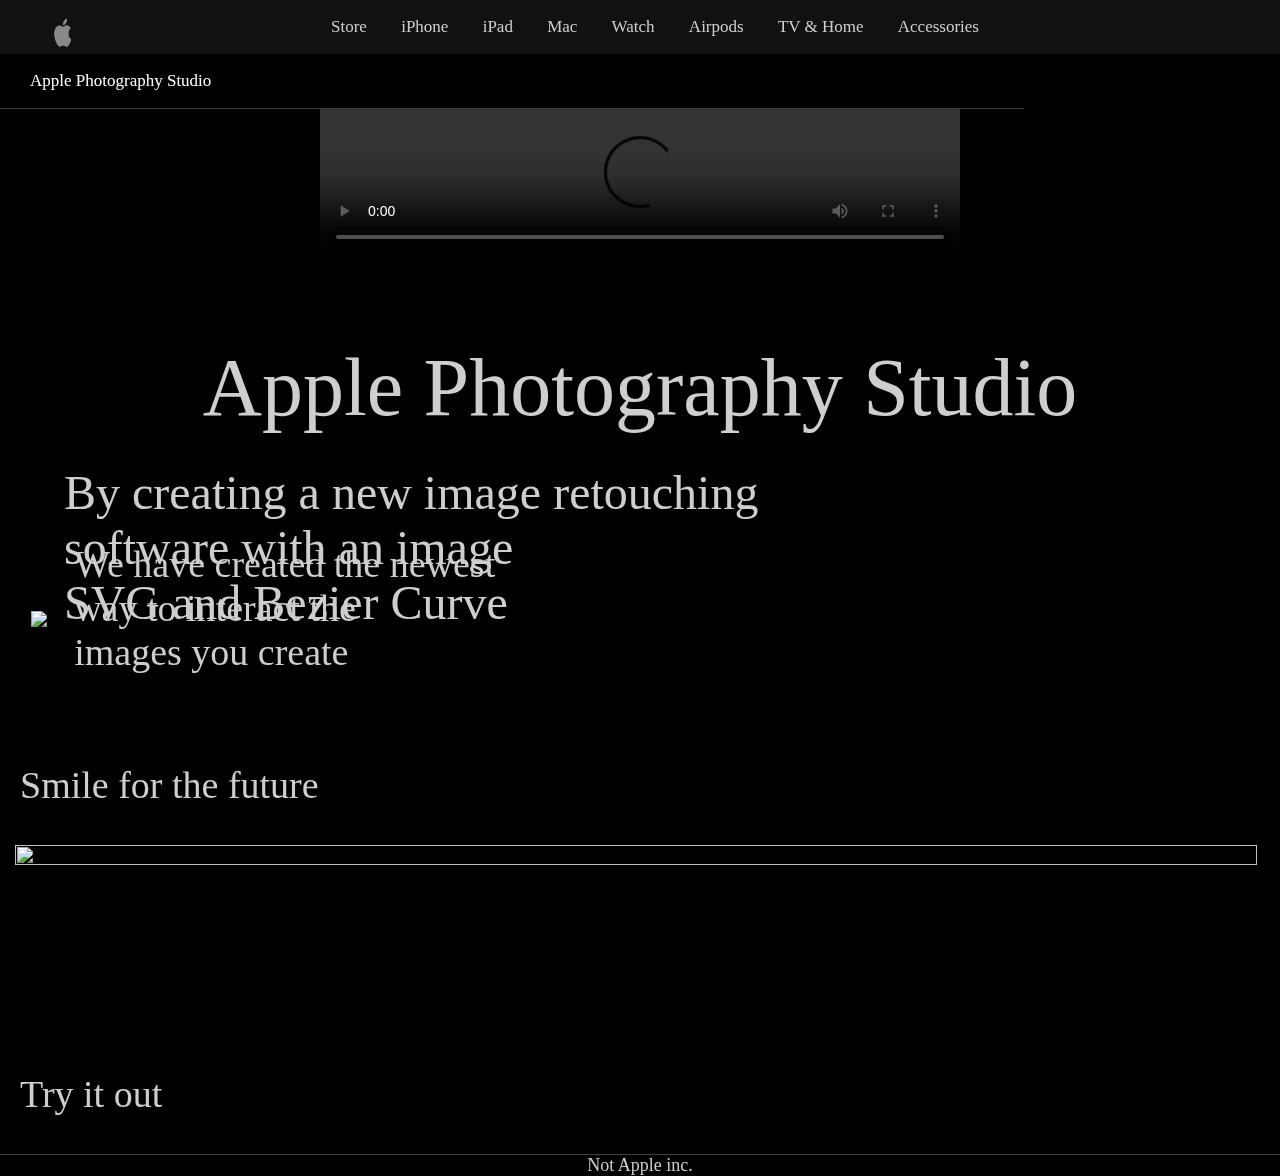
==== index.html @ 442769b6 "Add files via upload" ====
<!DOCTYPE html>
<html>
<head>
	<meta charset="utf-8">
	<meta name="viewport" content="width=device-width, initial-scale=1">
	<title>Apple</title>
	<link rel="icon" type="image/x-icon" href="img/favicon5.ico">
	<link rel="stylesheet" href="css/style.css">
	<link rel="stylesheet" href="https://cdnjs.cloudflare.com/ajax/libs/animate.css/4.1.1/animate.min.css" integrity="sha512-c42qTSw/wPZ3/5LBzD+Bw5f7bSF2oxou6wEb+I/lqeaKV5FDIfMvvRp772y4jcJLKuGUOpbJMdg/BTl50fJYAw==" crossorigin="anonymous" referrerpolicy="no-referrer" />
</head>
<body>
  <div id="Head">
  		<div id="menua">
        <img id="logo" src="img/jabuka.png">
        <ul>
          <li><a>Store</a></li>
          <li><a>iPhone</a></li>          
          <li><a>iPad</a></li>
          <li><a>Mac</a></li>
          <li><a>Watch</a></li>
          <li><a>Airpods</a></li>
          <li><a>TV & Home</a></li>
          <li><a>Accessories</a></li>
        </ul>
      </div>
  		<div id="menub">
        <ul>
          <li>Apple Photography Studio</li>
        </ul>
        <ul>
          <li></li>
        </ul>
      </div>
    </div>
  </div>
  <div id="BodyA">
  	<video id="iPhone14Pro" autoplay controls>
  		<source src="img/vid2.0.mp4" type="video/mp4" width="50%" heigth="50%">
  	</video>
  	<script>
  		var video = document.getElementById("iPhone14Pro");
      video.onplay = function() {
      video.controls = false; 
       };
  	</script>
  	<p id="lla">Apple Photography Studio</p>
  	<div id="frame1">
  		<p></p>
  	</div>
  	<br>
  	<br>
  	<div id="parBody">
  		<div class="childparBody" style="padding-left:20px;"><img src="img/BodyiPhone.jpg" style="padding-left: 10px;"></div>
  	   <div class="childparBody" style="transform: translate(5%, -10%); font-size: 38px; font-weight: 500;">We have created the newest<br> 
  	   	way to interact the<br>
        images you create
  	   </div>
  </div>
  <br>
  <br>
  <p class="outerText">Smile for the future</p>
  <div id="selfieBody">
  	  <div class="pSelfiePic"><img src="img/SelfieFuture.jpg" style="width: 98.5%; height: 90%; padding-left:15px;">
  	  	<div class="cSelfieText">
  	  		By creating a new image retouching<br>
  	  		software with an image<br>
  	  		SVG and Bezier Curve
  	  </div>
  	</div>
    </div>
    <p class="outerText">Try it out</p>
  	</div>
  <div id="Foot">
  	Not Apple inc. 
  </div>
</body>
</html>
---- css/style.css ----
@-webkit-keyframes fade-in-bottom {
  0% {
    -webkit-transform: translateY(50px);
            transform: translateY(50px);
    opacity: 0;
  }
  100% {
    -webkit-transform: translateY(0);
            transform: translateY(0);
    opacity: 1;
  }
}
@keyframes fade-in-bottom {
  0% {
    -webkit-transform: translateY(50px);
            transform: translateY(50px);
    opacity: 0;
  }
  100% {
    -webkit-transform: translateY(0);
            transform: translateY(0);
    opacity: 1;
  }
}
@-webkit-keyframes tracking-in-expand-fwd {
  0% {
    letter-spacing: -0.5em;
    -webkit-transform: translateZ(-700px);
            transform: translateZ(-700px);
    opacity: 0;
  }
  40% {
    opacity: 0.6;
  }
  100% {
    -webkit-transform: translateZ(0);
            transform: translateZ(0);
    opacity: 1;
  }
}
@keyframes tracking-in-expand-fwd {
  0% {
    letter-spacing: -0.5em;
    -webkit-transform: translateZ(-700px);
            transform: translateZ(-700px);
    opacity: 0;
  }
  40% {
    opacity: 0.6;
  }
  100% {
    -webkit-transform: translateZ(0);
            transform: translateZ(0);
    opacity: 1;
  }
}

html{

}
body{
	margin: 0;
	padding: 0;
	background-color: black;
	width: 100%;
	height: 250%;
	color:#CECECE;
	overflow-y: scroll;
	font-family: "SF Pro";
	overflow-x: hidden;
}
#Head{
	height: 7%;
	width: 100%;
	font-weight: 400;
	font-family:"SF Pro Text";
}
#menua{
	height: 30%;
	width: 100%;
	background-color: #111112;
}
#menua, ul{
	left: 65px;
}
#menua, ul,li{
	display: inline-block;
	list-style-type: none;
	padding-right: 15px;
	padding-left: 15px;
	text-align: center;
}
#menua, ul,li,a{
	text-decoration: none;
	color:#CECECE;
	font-size: 12px;
	font-style: normal;
}
#menua, ul,li,a:hover{
	color: white;
}
#logo{
	display: inline-block;
 	position: absolute;
 	left: 50px;
	padding-top: 15px;
	width: 2%;
	height: 4%;
}
#menub{
	height: 70%;
	width: 80%;
	display: block;
	border-bottom: 1px solid #3D3D3D;
	backdrop-filter: saturate(180%) blur(20px);
}
#menub, ul{
	
}
#menub, ul,li{
	display: inline-block;
	list-style-type: none;
}
#menub, ul,li,a{
	text-decoration: none;
	color:#CECECE;
	font-size: 17px;
	font-weight: 400;
}
#menub, ul,li,a:hover{
	color: white;
}
#BodyA{
	height: 85%;
	width: 100%;
}
#iPhone14Pro{
	-webkit-animation: fade-in-bottom 1s ease-in both;
	        animation: fade-in-bottom 1s ease-in both;
   width:50%;
   height:50%;
   margin-left: auto;
   margin-right: auto;
   display: block;
}
#iPhone14napis{
	-webkit-animation: fade-in-bottom 1s ease-in 1s both;
	        animation: fade-in-bottom 1s ease-in 1s both;
   width:20%;
   height:20%;
   margin-left: auto;
   margin-right: auto;
   display: block;
}
.outerText{
	-webkit-animation: fade-in-bottom 1s ease-in 2s both;
	        animation: fade-in-bottom 1s ease-in 2s both;
	 font-weight: 500;
	font-size: 38px; 
	margin-left: 20px;
}
#lla{
	-webkit-animation: fade-in-bottom 1s ease-in 1s both;
	        animation: fade-in-bottom 1s ease-in 1s both;
	text-align: center;
	font-weight: 500;
	font-size: 82px;
}
#frame1{
	-webkit-animation: fade-in-bottom 1s ease-in 2s both;
	        animation: fade-in-bottom 1s ease-in 2s both;
}
#parBody{
	-webkit-animation: fade-in-bottom 1s ease-in 2s both;
	      animation: fade-in-bottom 1s ease-in 2s both;
	margin: 1px;
  padding: 2px px;
}
.childparBody{
	display: inline-block;
  padding: 1px 1px;
  vertical-align: middle;
}
#selfieBody{
	-webkit-animation: fade-in-bottom 1s ease-in 3s both;
	      animation: fade-in-bottom 1s ease-in 3s both;
	
}
.pSelfiePic{
    
}
.cSelfieText{
	transform: translate(5%, -245%);
	font-size: 48px;
	font-weight: 500;
}
#Foot{
	height: 5%;
	width: 100%;
	font-size: 18px;
	font-weight: normal;
  text-align: center;
	border-top: 1px solid #3e3e3e;
}
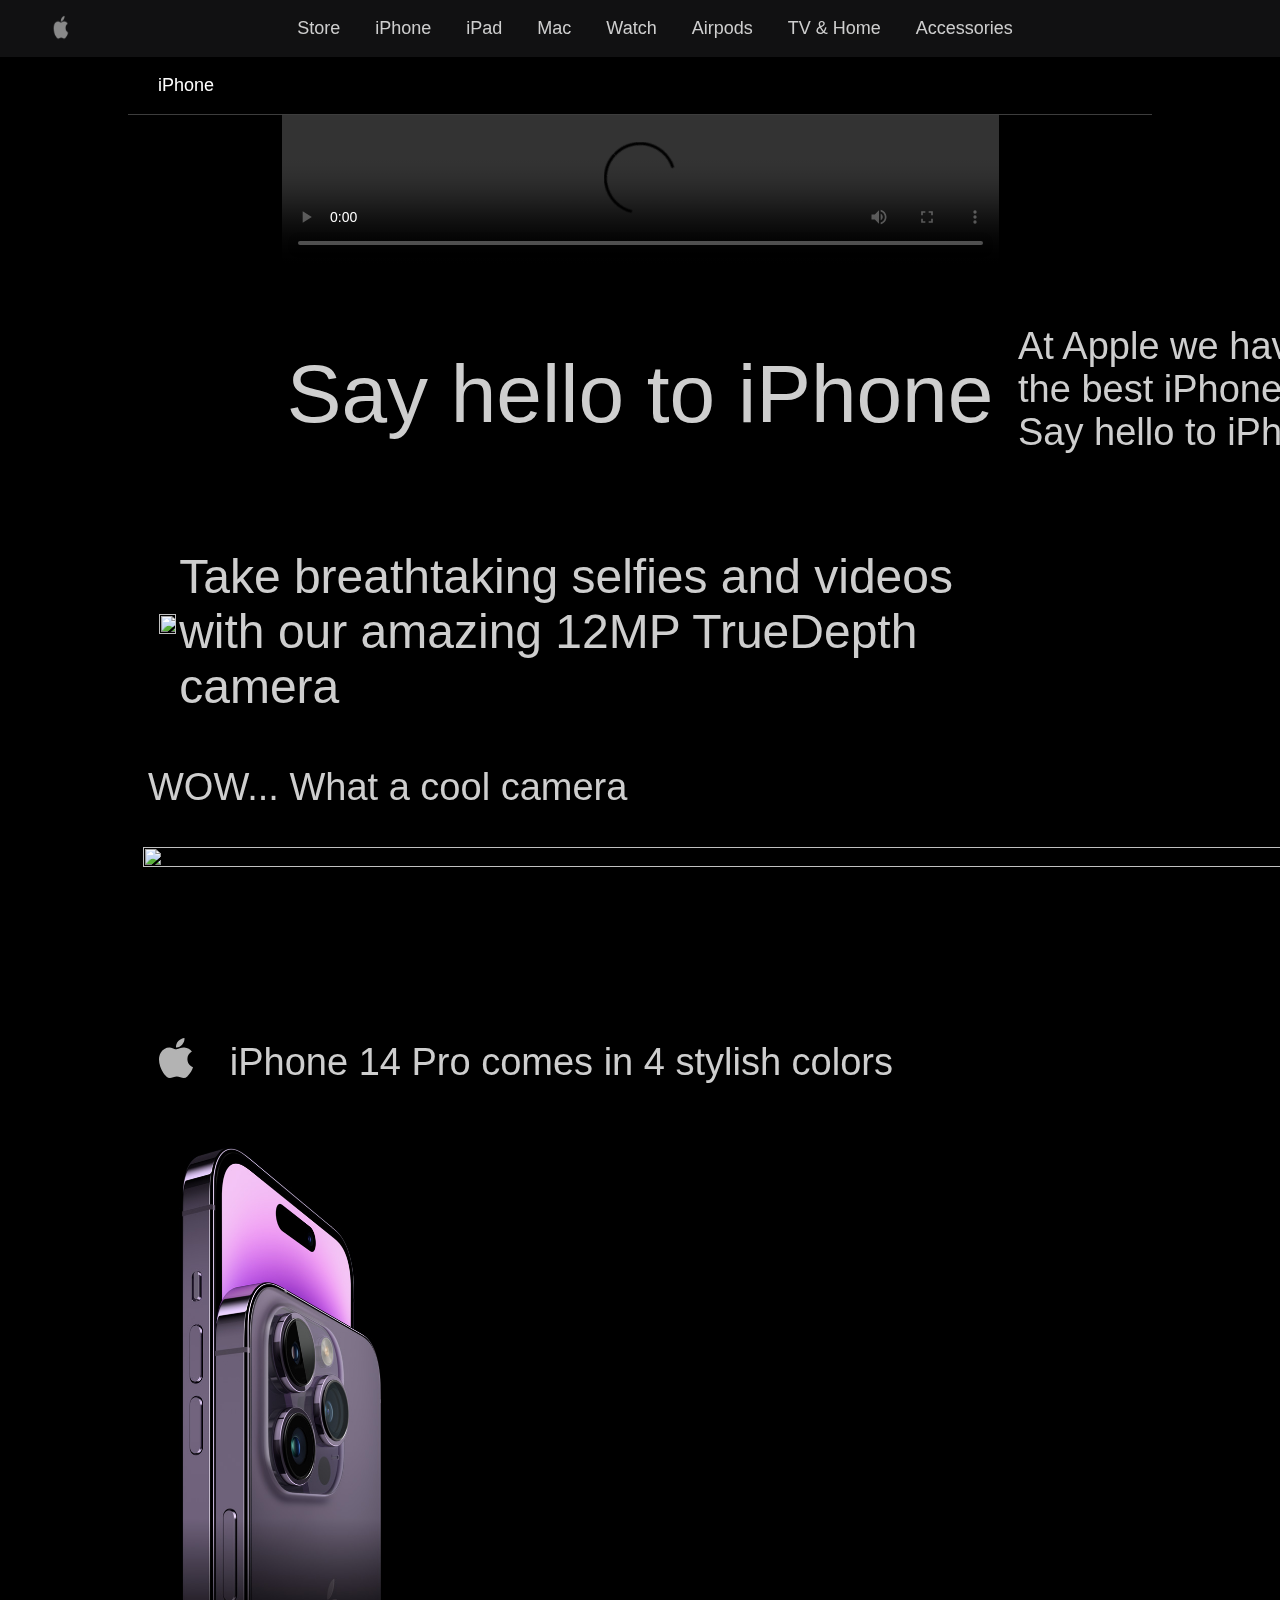
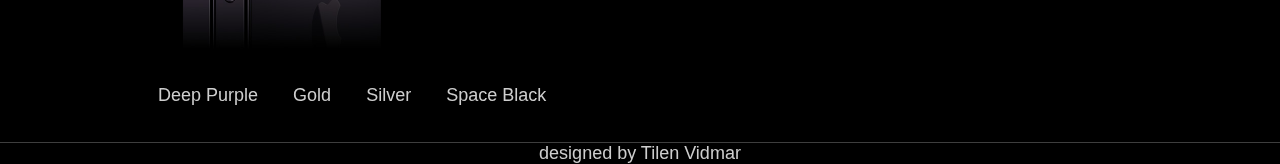
==== commit 60e88dca: "Add files via upload" ====
--- a/index.html
+++ b/index.html
@@ -13,26 +13,26 @@
   		<div id="menua">
         <img id="logo" src="img/jabuka.png">
         <ul>
-          <li><a>Store</a></li>
-          <li><a>iPhone</a></li>          
-          <li><a>iPad</a></li>
-          <li><a>Mac</a></li>
-          <li><a>Watch</a></li>
-          <li><a>Airpods</a></li>
-          <li><a>TV & Home</a></li>
-          <li><a>Accessories</a></li>
+          <li><a href="https://www.apple.com/store" target="_blank">Store</a></li>
+          <li><a href="https://www.apple.com/iphone/" target="_blank">iPhone</a></li>          
+          <li><a href="https://www.apple.com/ipad/" target="_blank">iPad</a></li>
+          <li><a href="https://www.apple.com/mac/" target="_blank">Mac</a></li>
+          <li><a href="https://www.apple.com/watch/" target="_blank">Watch</a></li>
+          <li><a href="https://www.apple.com/airpods/" target="_blank">Airpods</a></li>
+          <li><a href="https://www.apple.com/tv-home/" target="_blank">TV & Home</a></li>
+          <li><a href="https://www.apple.com/shop/accessories/all" target="_blank">Accessories</a></li>
         </ul>
       </div>
+    </div>
+      <div class="wrappedContent">
   		<div id="menub">
         <ul>
-          <li>Apple Photography Studio</li>
+          <li>iPhone</li>
         </ul>
         <ul>
           <li></li>
         </ul>
       </div>
-    </div>
-  </div>
   <div id="BodyA">
   	<video id="iPhone14Pro" autoplay controls>
   		<source src="img/vid2.0.mp4" type="video/mp4" width="50%" heigth="50%">
@@ -43,35 +43,80 @@
       video.controls = false; 
        };
   	</script>
-  	<p id="lla">Apple Photography Studio</p>
+  	<p id="lla">Say hello to iPhone</p>
   	<div id="frame1">
   		<p></p>
   	</div>
   	<br>
   	<br>
   	<div id="parBody">
-  		<div class="childparBody" style="padding-left:20px;"><img src="img/BodyiPhone.jpg" style="padding-left: 10px;"></div>
-  	   <div class="childparBody" style="transform: translate(5%, -10%); font-size: 38px; font-weight: 500;">We have created the newest<br> 
-  	   	way to interact the<br>
-        images you create
+  		<div class="childparBody" style="padding-left:20px;"><img src="img/BodyiPhone.jpg" style="padding-left: 10px; width:75%;
+   height:75%;"></div>
+  	   <div class="childparBody" style="transform: translate(180%, -180%); font-size: 38px; font-weight: 500;">At Apple we have made<br> 
+  	   	the best iPhone yet.<br>
+        Say hello to iPhone 14 Pro! 
   	   </div>
   </div>
   <br>
   <br>
-  <p class="outerText">Smile for the future</p>
+  <p class="outerText">WOW... What a cool camera</p>
   <div id="selfieBody">
-  	  <div class="pSelfiePic"><img src="img/SelfieFuture.jpg" style="width: 98.5%; height: 90%; padding-left:15px;">
+  	  <div class="pSelfiePic"><img src="img/SelfieFuture.jpg" style="width: 175%; height: 90%; padding-left:15px;">
   	  	<div class="cSelfieText">
-  	  		By creating a new image retouching<br>
-  	  		software with an image<br>
-  	  		SVG and Bezier Curve
+  	  		Take breathtaking selfies and videos<br>
+  	  		with our amazing 12MP TrueDepth<br>
+  	  		camera
   	  </div>
   	</div>
     </div>
-    <p class="outerText">Try it out</p>
+	<div id="parBody">
+  		<div class="childparBody" style="padding-left:20px;"><img src="img/logotip.svg" style="padding-left: 10px; width:4%; height:4%;"></div>
+  	   <div class="childparBody" style="transform: translate(15%, -95%); font-size: 38px; font-weight: 500;">iPhone 14 Pro comes in 4 stylish colors<br> 
+  	   </div>
+  </div>
+  <br>
+	<div id="ColorsOfPhones">
+		<img id="imageShow" src="img/CdeepPurple.jpg">
+			<div id="PhoneSelect">
+			<ul>
+				<li id="Purple" onclick="show()"><a>Deep Purple</a></li>
+				<li id="Gold" onclick="show()"><a>Gold</a></li>
+				<li id="Silver" onclick="show()"><a>Silver</a></li>
+				<li id="Black" onclick="show()"><a>Space Black</a></li>
+			</ul></div>
+		<script>
+        function show() {
+ 			p.src="img/CdeepPurple.png";
+			let p=getElementById('Purple');
+			g.src="img/Cgold.png";
+			let g=getElementById('Gold');
+			s.src="img/Csilver.png";
+			let s=getElementById('Silver');
+			b.src="img/CspaceBlack.png";
+			let b=getElementById('Black');
+            
+            document.getElementById('imageShow')
+                    .style.display = "block";
+ 
+            document.getElementById('Purple')
+                    p.style.display = "block";
+
+			document.getElementById('Gold')
+                    g.style.display = "block";
+
+			document.getElementById('Silver')
+                    s.style.display = "block";
+
+			document.getElementById('Black')
+                    b.style.display = "block";
+        }
+    </script>
+		</div>
+	</div>
+	<br>
   	</div>
   <div id="Foot">
-  	Not Apple inc. 
+  	designed by Tilen Vidmar 
   </div>
 </body>
 </html>--- a/css/style.css
+++ b/css/style.css
@@ -56,7 +56,8 @@
 }
 
 html{
-
+	font-family: "SF Pro",Helvetica;
+	font-weight: 500;
 }
 body{
 	margin: 0;
@@ -66,17 +67,16 @@
 	height: 250%;
 	color:#CECECE;
 	overflow-y: scroll;
-	font-family: "SF Pro";
+	
 	overflow-x: hidden;
 }
 #Head{
 	height: 7%;
 	width: 100%;
 	font-weight: 400;
-	font-family:"SF Pro Text";
 }
 #menua{
-	height: 30%;
+	height: 20%;
 	width: 100%;
 	background-color: #111112;
 }
@@ -89,12 +89,12 @@
 	padding-right: 15px;
 	padding-left: 15px;
 	text-align: center;
+	font-size: 8px;
+	font-style: normal;
 }
 #menua, ul,li,a{
 	text-decoration: none;
 	color:#CECECE;
-	font-size: 12px;
-	font-style: normal;
 }
 #menua, ul,li,a:hover{
 	color: white;
@@ -103,14 +103,19 @@
 	display: inline-block;
  	position: absolute;
  	left: 50px;
-	padding-top: 15px;
-	width: 2%;
-	height: 4%;
+	padding-top: 12.5px;
+	width: 1.75%;
+	height: 3.25%;
+}
+.wrappedContent{
+	margin: 0 auto;
+	width: 80%;
 }
 #menub{
 	height: 70%;
-	width: 80%;
+	width: 100%;
 	display: block;
+	position: sticky;
 	border-bottom: 1px solid #3D3D3D;
 	backdrop-filter: saturate(180%) blur(20px);
 }
@@ -124,7 +129,7 @@
 #menub, ul,li,a{
 	text-decoration: none;
 	color:#CECECE;
-	font-size: 17px;
+	font-size: 18px;
 	font-weight: 400;
 }
 #menub, ul,li,a:hover{
@@ -137,8 +142,8 @@
 #iPhone14Pro{
 	-webkit-animation: fade-in-bottom 1s ease-in both;
 	        animation: fade-in-bottom 1s ease-in both;
-   width:50%;
-   height:50%;
+   width:70%;
+   height:70%;
    margin-left: auto;
    margin-right: auto;
    display: block;
@@ -190,10 +195,36 @@
     
 }
 .cSelfieText{
-	transform: translate(5%, -245%);
+	transform: translate(5%, -195%);
 	font-size: 48px;
 	font-weight: 500;
 }
+#imageShow{
+	padding-left:5%;
+	width:20%;
+	height:20%;
+}
+/*#PhoneSelect{
+
+}
+#PhoneSelect, ul{
+	right: 10;
+}
+#PhoneSelect, ul,li{
+	list-style-type: none;
+	display:block;
+	text-align:left;
+	font-size: 18px;
+	font-style: normal;
+	padding: 15px;
+}
+#PhoneSelect, ul,li,a{
+	text-decoration: none;
+	color:#CECECE;
+}
+#PhoneSelect, ul,li,a:hover{
+	color: white;
+}*/
 #Foot{
 	height: 5%;
 	width: 100%;
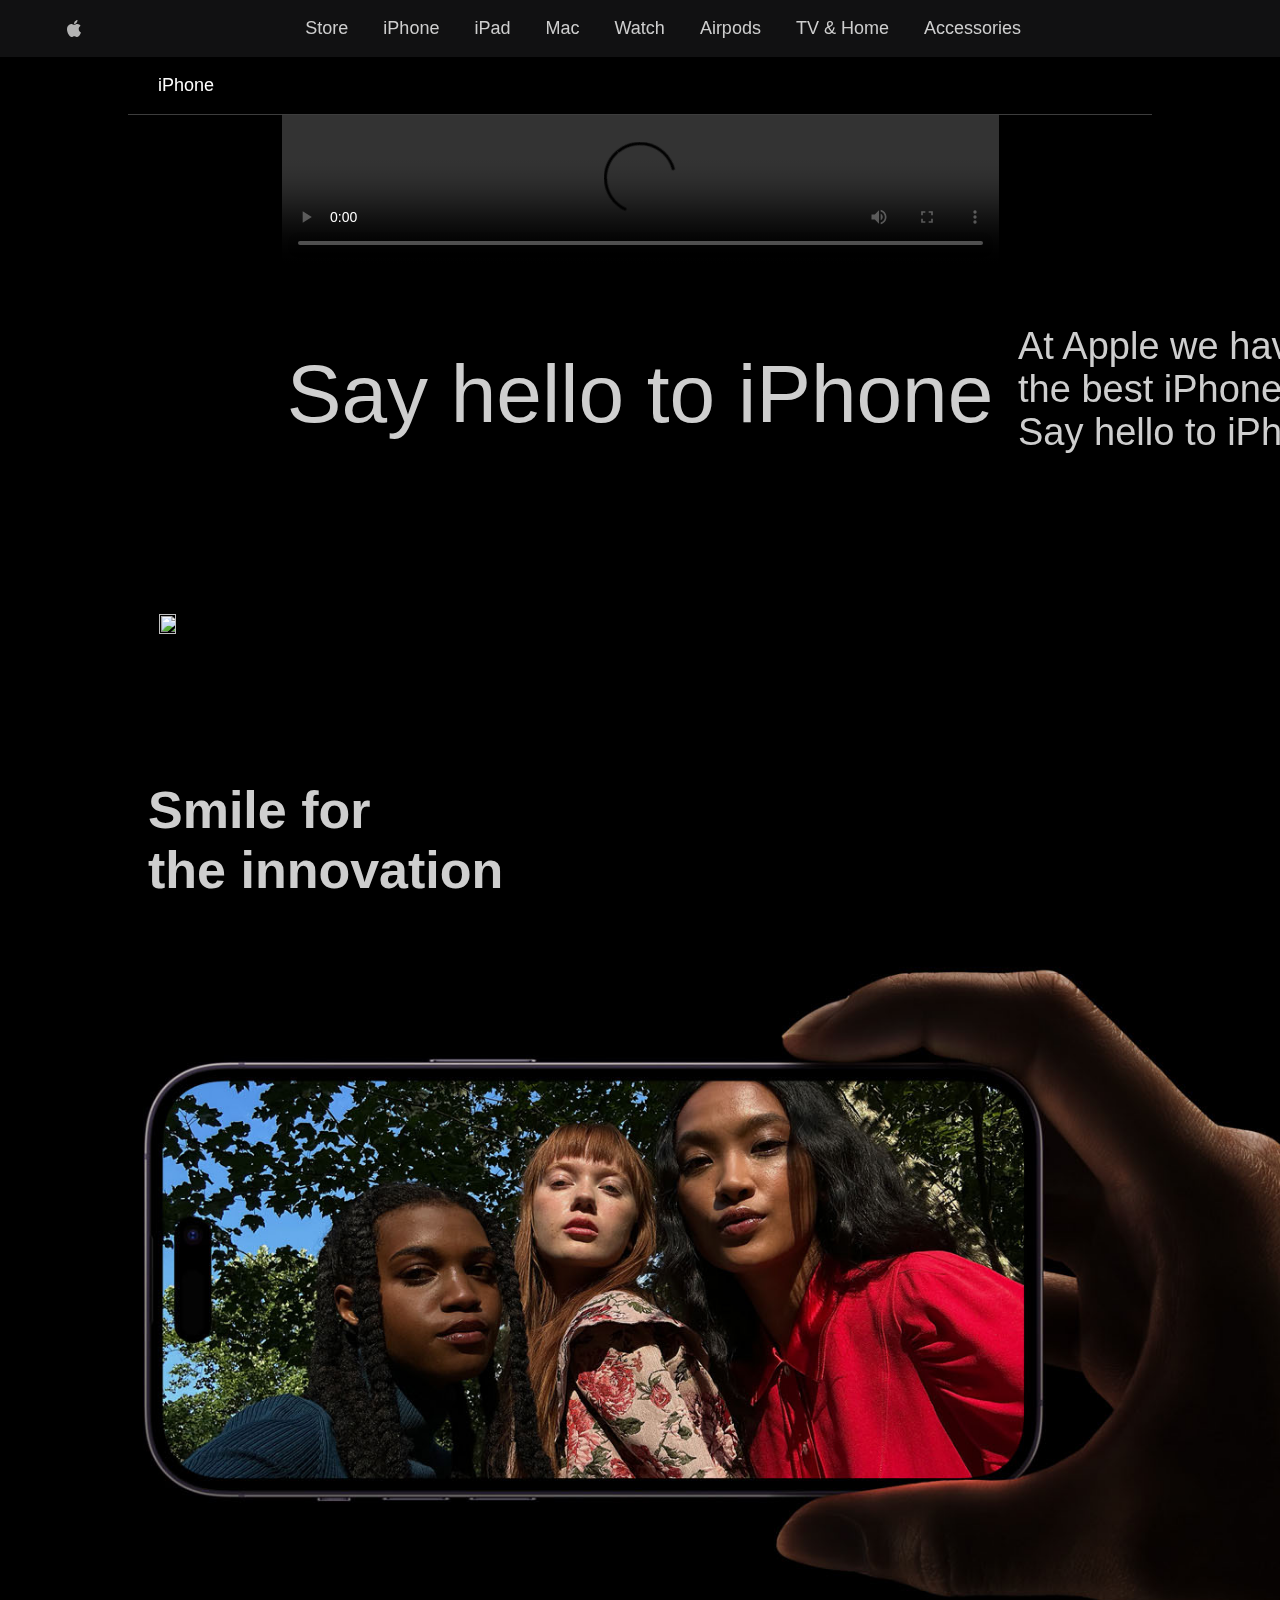
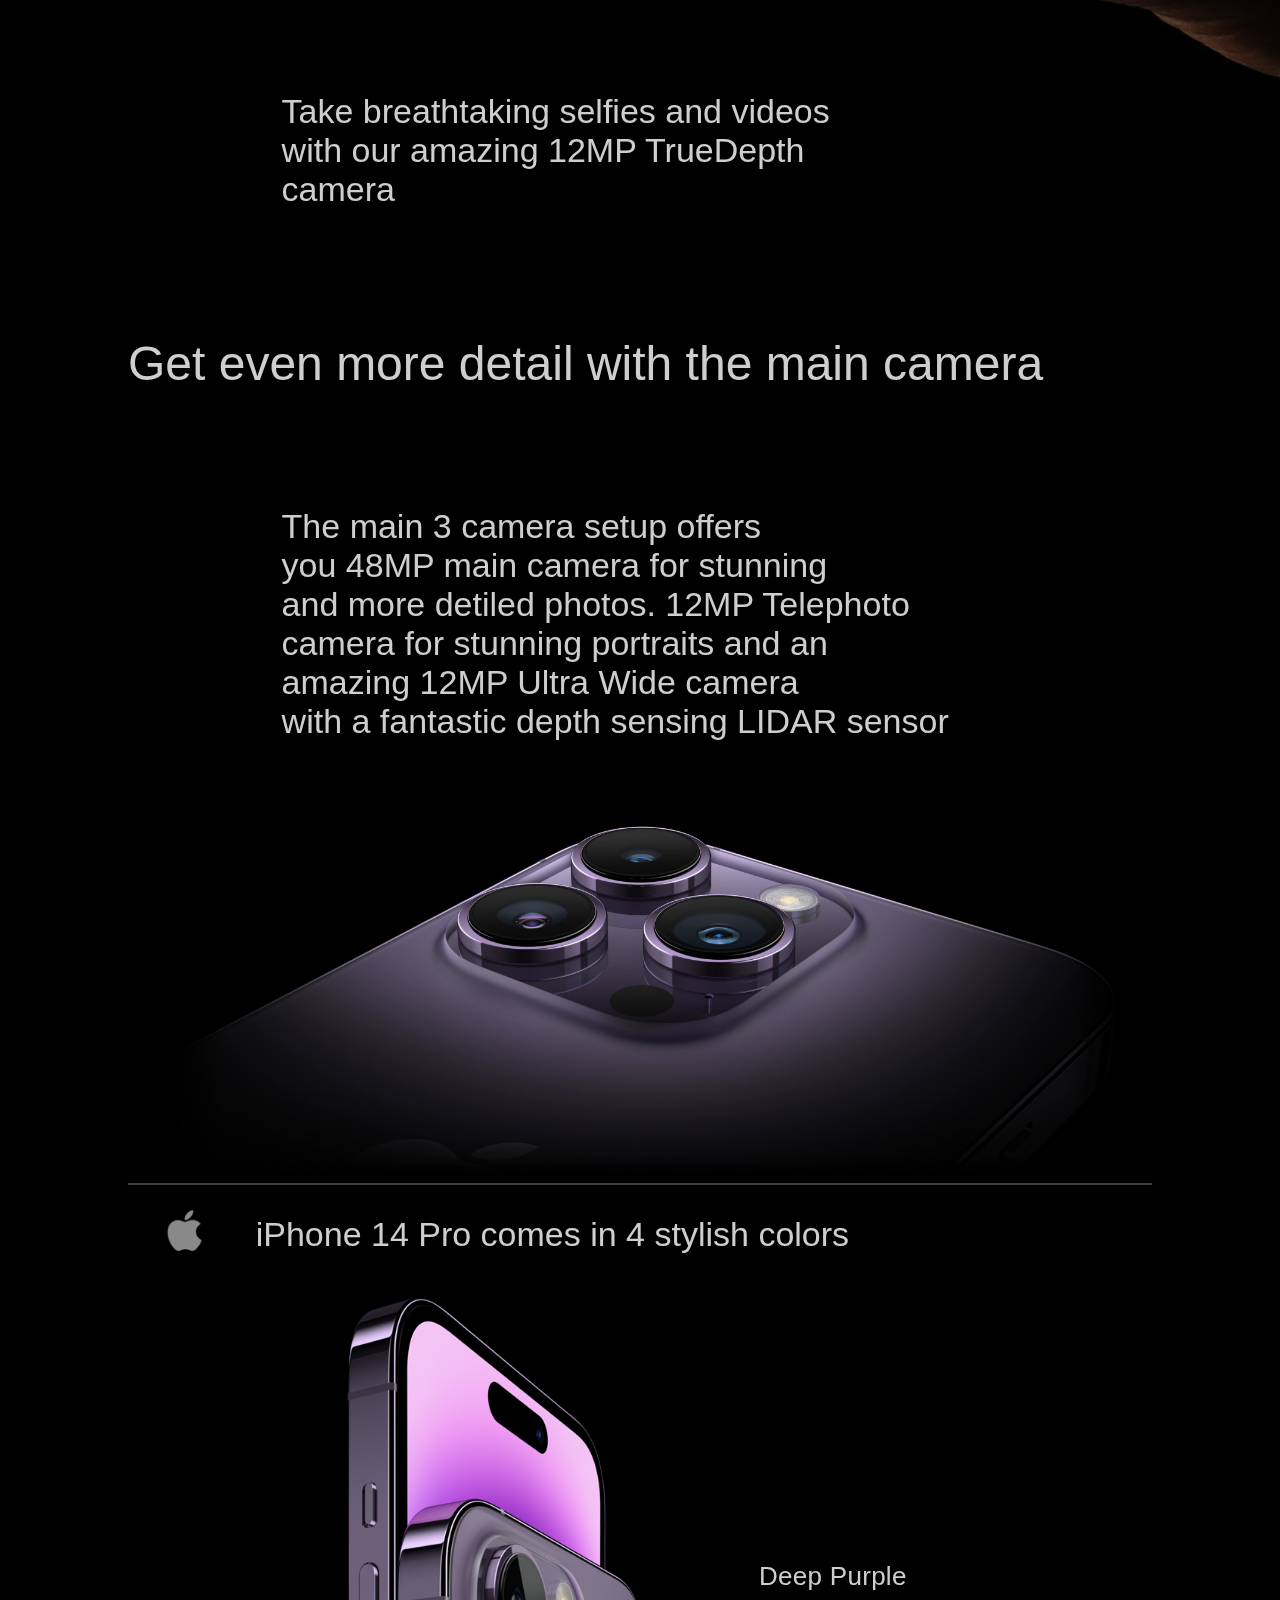
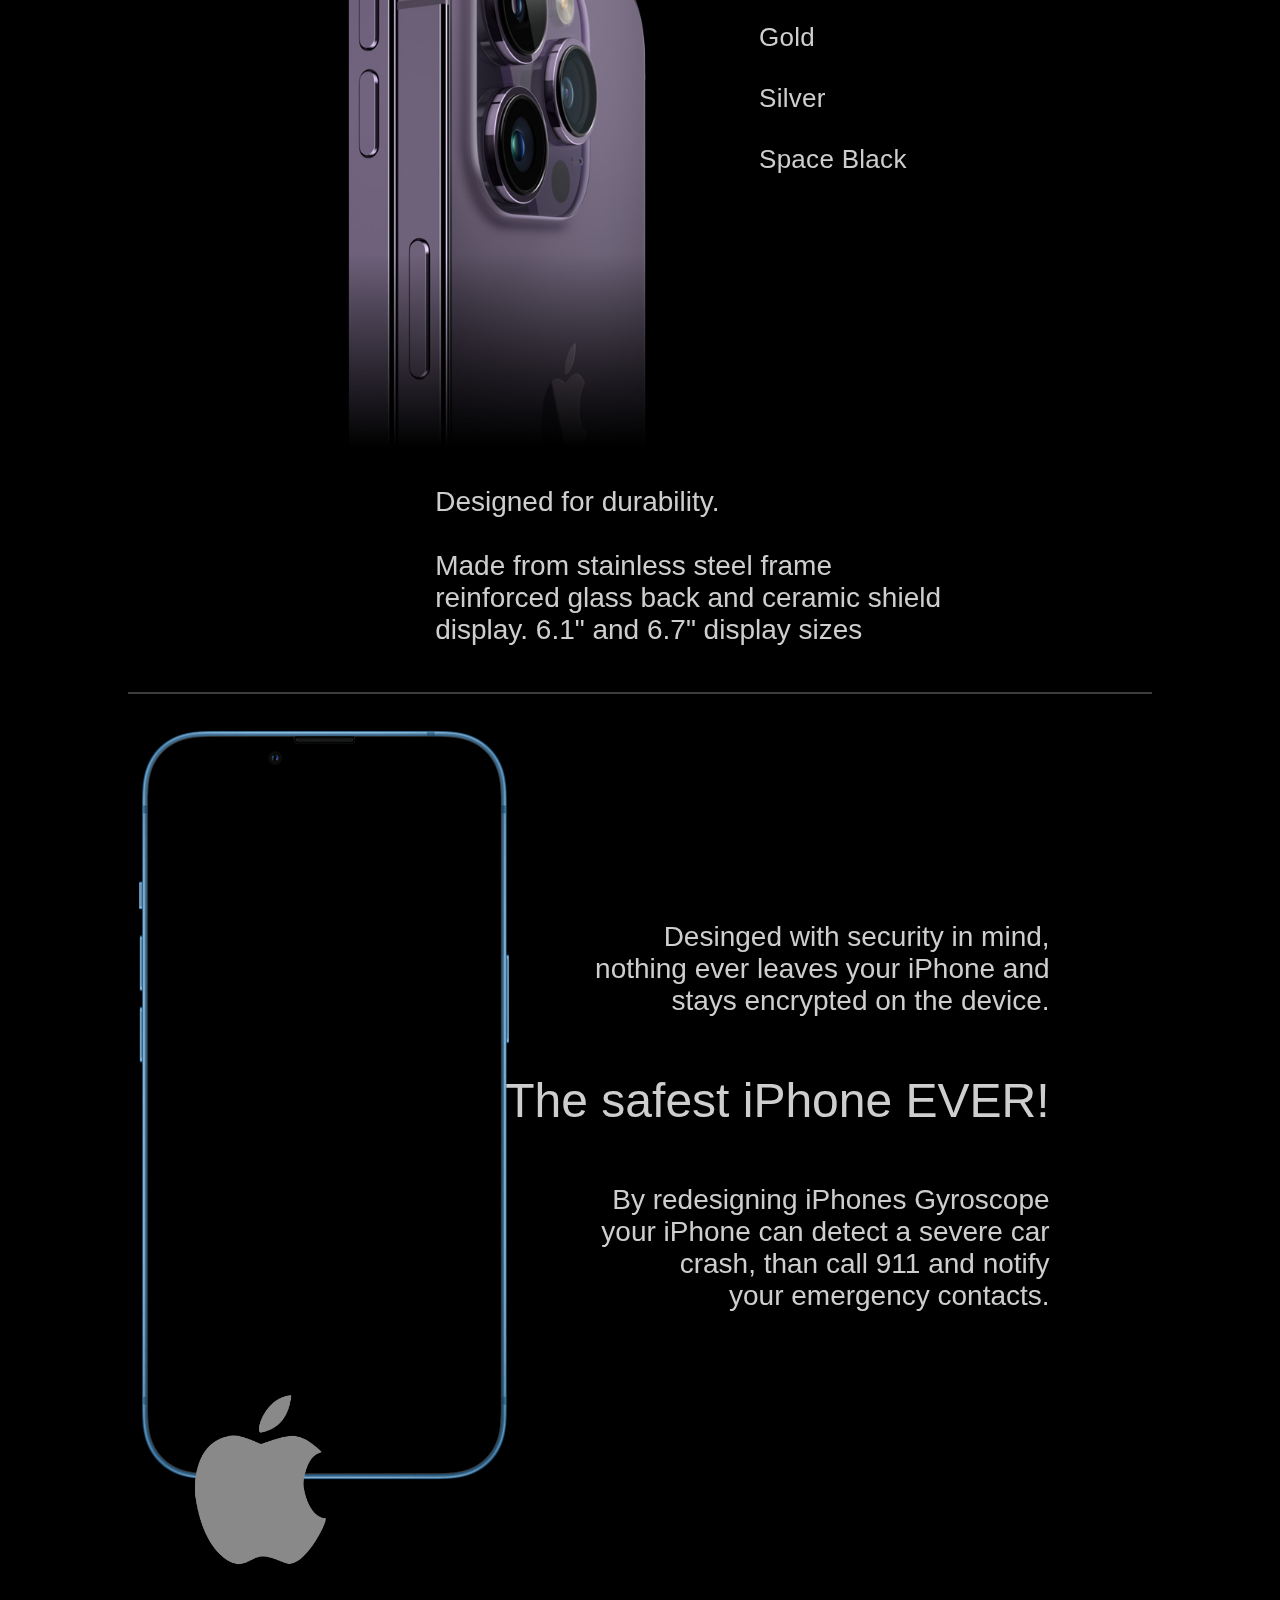
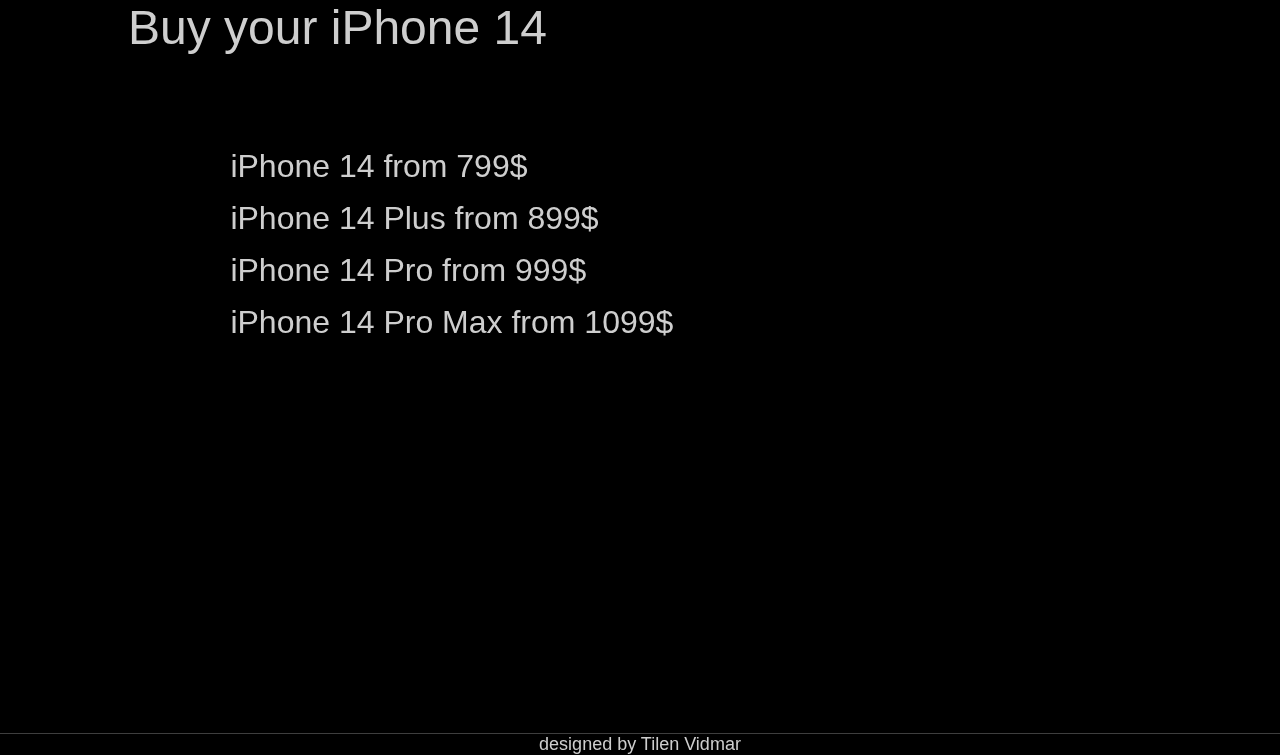
==== commit 41c5344e: "Add files via upload" ====
--- a/index.html
+++ b/index.html
@@ -11,7 +11,7 @@
 <body>
   <div id="Head">
   		<div id="menua">
-        <img id="logo" src="img/jabuka.png">
+        <img id="logo" src="img/logotip.svg">
         <ul>
           <li><a href="https://www.apple.com/store" target="_blank">Store</a></li>
           <li><a href="https://www.apple.com/iphone/" target="_blank">iPhone</a></li>          
@@ -59,62 +59,110 @@
   </div>
   <br>
   <br>
-  <p class="outerText">WOW... What a cool camera</p>
+  <p class="outerText">Smile for<br>
+					   the innovation</p>
   <div id="selfieBody">
-  	  <div class="pSelfiePic"><img src="img/SelfieFuture.jpg" style="width: 175%; height: 90%; padding-left:15px;">
-  	  	<div class="cSelfieText">
+  	  <div class="pSelfiePic"><img src="img/SelfieFuture.jpg" style="width: 175%; height: 90%; padding-left:15px;"></div>
+  	  	<div class="cSelfieTexta">
   	  		Take breathtaking selfies and videos<br>
   	  		with our amazing 12MP TrueDepth<br>
   	  		camera
   	  </div>
+  	  <div class="cSelfieTextb" style="transform: translate(0%, -230%); font-size: 48px;"><p>Get even more detail with the main camera</p>
   	</div>
-    </div>
-	<div id="parBody">
-  		<div class="childparBody" style="padding-left:20px;"><img src="img/logotip.svg" style="padding-left: 10px; width:4%; height:4%;"></div>
-  	   <div class="childparBody" style="transform: translate(15%, -95%); font-size: 38px; font-weight: 500;">iPhone 14 Pro comes in 4 stylish colors<br> 
+	    <div class="cSelfieTextb">
+  	  The main 3 camera setup offers <br>
+			you 48MP main camera for stunning<br>
+			and more detiled photos. 12MP Telephoto<br> 
+			camera for stunning portraits and an<br>
+			amazing 12MP Ultra Wide camera<br>
+			with a fantastic depth sensing LIDAR sensor
+  	  </div>
+	  <div class="pSelfiePic"><img src="img/snapshot.jpg" style="width: 100%; height: 100%; padding-top:-10px;"></div>
+	</div>
+    <br>
+	  <div id="parBody">
+  		<div class="childparBody" style="padding-left:20px;"><img src="img/jabuka.png" style="padding-left: 10px; width:40%; height:40%;"></div>
+  	   <div class="childparBody" style="transform: translate(-5%, 5%); font-size: 34px; font-weight: 500;">iPhone 14 Pro comes in 4 stylish colors</div>
   	   </div>
-  </div>
-  <br>
-	<div id="ColorsOfPhones">
-		<img id="imageShow" src="img/CdeepPurple.jpg">
-			<div id="PhoneSelect">
-			<ul>
-				<li id="Purple" onclick="show()"><a>Deep Purple</a></li>
-				<li id="Gold" onclick="show()"><a>Gold</a></li>
-				<li id="Silver" onclick="show()"><a>Silver</a></li>
-				<li id="Black" onclick="show()"><a>Space Black</a></li>
-			</ul></div>
-		<script>
-        function show() {
- 			p.src="img/CdeepPurple.png";
-			let p=getElementById('Purple');
-			g.src="img/Cgold.png";
-			let g=getElementById('Gold');
-			s.src="img/Csilver.png";
-			let s=getElementById('Silver');
-			b.src="img/CspaceBlack.png";
-			let b=getElementById('Black');
-            
-            document.getElementById('imageShow')
-                    .style.display = "block";
- 
-            document.getElementById('Purple')
-                    p.style.display = "block";
-
-			document.getElementById('Gold')
-                    g.style.display = "block";
-
-			document.getElementById('Silver')
-                    s.style.display = "block";
-
-			document.getElementById('Black')
-                    b.style.display = "block";
-        }
-    </script>
+  	   <br>
+  	   	<div id="ColorsOfPhones">
+			    <img id="imageShow" src="img/CdeepPurple.jpg">
+				<div class="colorSelect">
+					<ul>
+						<li><a>Deep Purple</a></li>
+						<li><a>Gold</a></li>
+						<li><a>Silver</a></li>
+						<li><a>Space Black</a></li>
+					</ul>
+					<script>
+						//Color select photos thingy
+					</script>
+				</div>
+				<br>
+				<p style="font-size: 28px; padding-left: 30%; text-align: justify;">Designed for durability.<br><br>
+				Made from stainless steel frame<br>
+				reinforced glass back and ceramic shield<br>
+				display. 6.1" and 6.7" display sizes</p>
+				<br>
 		</div>
 	</div>
-	<br>
-  	</div>
+  <br>
+  	<div id="cc" style="margin-top:0%; margin-left: 0;">
+  		<br>
+  		<img src="img/telefonB.png" style="padding-left: 10px;">
+  		<div style="font-size: 28px; padding-left: 30%; text-align: right; transform: translate(-10%, -440%);">
+  			Desinged with security in mind,<br>
+				nothing ever leaves your iPhone and<br>
+				stays encrypted on the device.
+				<br>
+				<br>
+			  </div>
+			  <div style="font-size: 48px; padding-left: 30%; text-align: right; transform: translate(-10%, -490%);">
+  			The safest iPhone EVER!
+				<br>
+				<br>
+			  </div>
+			  <div style="font-size: 28px; padding-left: 30%; text-align: right; transform: translate(-10%, -420%);">
+  			By redesigning iPhones Gyroscope<br>
+  			your iPhone can detect a severe car<br>
+  			crash, than call 911 and notify<br>
+  			your emergency contacts.
+			  </div>
+			<canvas id="BezierLogo" width = "300" height = "320">
+				  <script>
+				  	var c = document.getElementById("BezierLogo");
+				    var ctx = c.getContext("2d");  
+						  ctx.beginPath();
+						  ctx.moveTo(131, 76);
+					  	ctx.bezierCurveTo(168, 70, 186, 44, 189, 9);
+					  	ctx.bezierCurveTo(139, 13, 121, 74, 131, 75);
+					  	ctx.moveTo(132, 96);
+					  	ctx.bezierCurveTo(188, 77, 204, 73, 244, 108);
+					  	ctx.bezierCurveTo(253, 116, 221, 101, 212, 165);
+					  	ctx.bezierCurveTo(211, 172, 220, 225, 253, 228);
+					  	ctx.bezierCurveTo(260, 229, 218, 311, 184, 309);
+					  	ctx.bezierCurveTo(177, 309, 153, 296, 136, 296);
+					  	ctx.bezierCurveTo(115, 296, 106, 314, 81, 308);
+					  	ctx.bezierCurveTo(74, 306, 24, 288, 9, 189);
+					  	ctx.bezierCurveTo(7, 174, 4, 91, 76, 81);
+					  	ctx.bezierCurveTo(85, 80, 95, 80, 137, 98);
+					  	ctx.fillStyle="#898989";
+					  	ctx.fill();
+				  </script>
+			</canvas>
+  	</div>  		
+  	<div style="font-size: 48px; padding-left: 30%; text-align: left; transform: translate(-30%,-790%);">
+  	Buy your iPhone 14</div>
+  				<ul style="padding-left: 10%; transform: translate(0%,-180%);">
+  					<li style="display: block; text-align: left; padding: 15px 0px 0px 0px; font-size: 32px; font-weight: 400; color:#CECECE;">iPhone 14 from 799$</li>
+  					<li style="display: block; text-align: left; padding: 15px 0px 0px 0px; font-size: 32px; font-weight: 400; color:#CECECE;">iPhone 14 Plus from 899$</li>
+  					<li style="display: block; text-align: left; padding: 15px 0px 0px 0px; font-size: 32px; font-weight: 400; color:#CECECE;">iPhone 14 Pro from 999$</li>
+  					<li style="display: block; text-align: left; padding: 15px 0px 0px 0px; font-size: 32px; font-weight: 400; color:#CECECE;">iPhone 14 Pro Max from 1099$</li>
+  				</ul>
+  				
+  </div>
+	</div>
   <div id="Foot">
   	designed by Tilen Vidmar 
   </div>
--- a/css/style.css
+++ b/css/style.css
@@ -58,6 +58,8 @@
 html{
 	font-family: "SF Pro",Helvetica;
 	font-weight: 500;
+	margin:0;
+	padding: 0;
 }
 body{
 	margin: 0;
@@ -67,8 +69,8 @@
 	height: 250%;
 	color:#CECECE;
 	overflow-y: scroll;
-	
 	overflow-x: hidden;
+	position: relative;
 }
 #Head{
 	height: 7%;
@@ -101,11 +103,12 @@
 }
 #logo{
 	display: inline-block;
- 	position: absolute;
- 	left: 50px;
-	padding-top: 12.5px;
-	width: 1.75%;
-	height: 3.25%;
+	position: relative;
+ 	left: -15%;
+ 	top: 2.5px;
+	/*padding-top: 25px;*/
+	width: 1.1%;
+	height: 2.1%;
 }
 .wrappedContent{
 	margin: 0 auto;
@@ -160,8 +163,8 @@
 .outerText{
 	-webkit-animation: fade-in-bottom 1s ease-in 2s both;
 	        animation: fade-in-bottom 1s ease-in 2s both;
-	 font-weight: 500;
-	font-size: 38px; 
+	 font-weight: 600;
+	font-size: 52px; 
 	margin-left: 20px;
 }
 #lla{
@@ -187,46 +190,66 @@
   vertical-align: middle;
 }
 #selfieBody{
-	-webkit-animation: fade-in-bottom 1s ease-in 3s both;
-	      animation: fade-in-bottom 1s ease-in 3s both;
-	
+	/*-webkit-animation: fade-in-bottom 1s ease-in 3s both;
+	      animation: fade-in-bottom 1s ease-in 3s both;*/
+	border-bottom: 2px solid #3D3D3D;
 }
 .pSelfiePic{
     
 }
-.cSelfieText{
-	transform: translate(5%, -195%);
-	font-size: 48px;
-	font-weight: 500;
+.cSelfieTexta{
+	transform: translate(15%, -175%);
+	font-size: 34px;
+	font-weight: 500;
+}
+.cSelfieTextb{
+	transform: translate(15%, -25%);
+	font-size: 34px;
+	font-weight: 500;
+}
+#ColorsOfPhones{
+	border-bottom: 2px solid #3D3D3D;
+	height: 40%;
 }
 #imageShow{
-	padding-left:5%;
-	width:20%;
-	height:20%;
-}
-/*#PhoneSelect{
-
-}
-#PhoneSelect, ul{
-	right: 10;
-}
-#PhoneSelect, ul,li{
+	transform: translate(70%, 2%);
+	width:30%;
+	height:30%;
+	position: relative;
+}
+.colorSelect{
+	transform: translate(150%, -180%);
+	width: 30%;
+	margin: auto;
+	padding: 10px;
+	position: absolute;
+}
+.colorSelect ul{
+}
+.colorSelect ul li{
 	list-style-type: none;
-	display:block;
-	text-align:left;
-	font-size: 18px;
-	font-style: normal;
-	padding: 15px;
-}
-#PhoneSelect, ul,li,a{
+	display: block;
+	text-align: left;
+	padding: 15px 0px;
+}
+.colorSelect ul li a{
+	font-size: 26px;
+  font-weight: 400;
+  letter-spacing: .011em;
+  font-family: SF Pro Display,SF Pro Icons,Helvetica Neue,Helvetica,Arial,sans-serif;
 	text-decoration: none;
 	color:#CECECE;
 }
-#PhoneSelect, ul,li,a:hover{
+.colorSelect ul li a:hover{
 	color: white;
-}*/
+}
+#BezierLogo{
+	width: 160px;
+	height: 180px;
+	transform: translate(62.5px, -460px);
+}
 #Foot{
-	height: 5%;
+	height: 10%;
 	width: 100%;
 	font-size: 18px;
 	font-weight: normal;
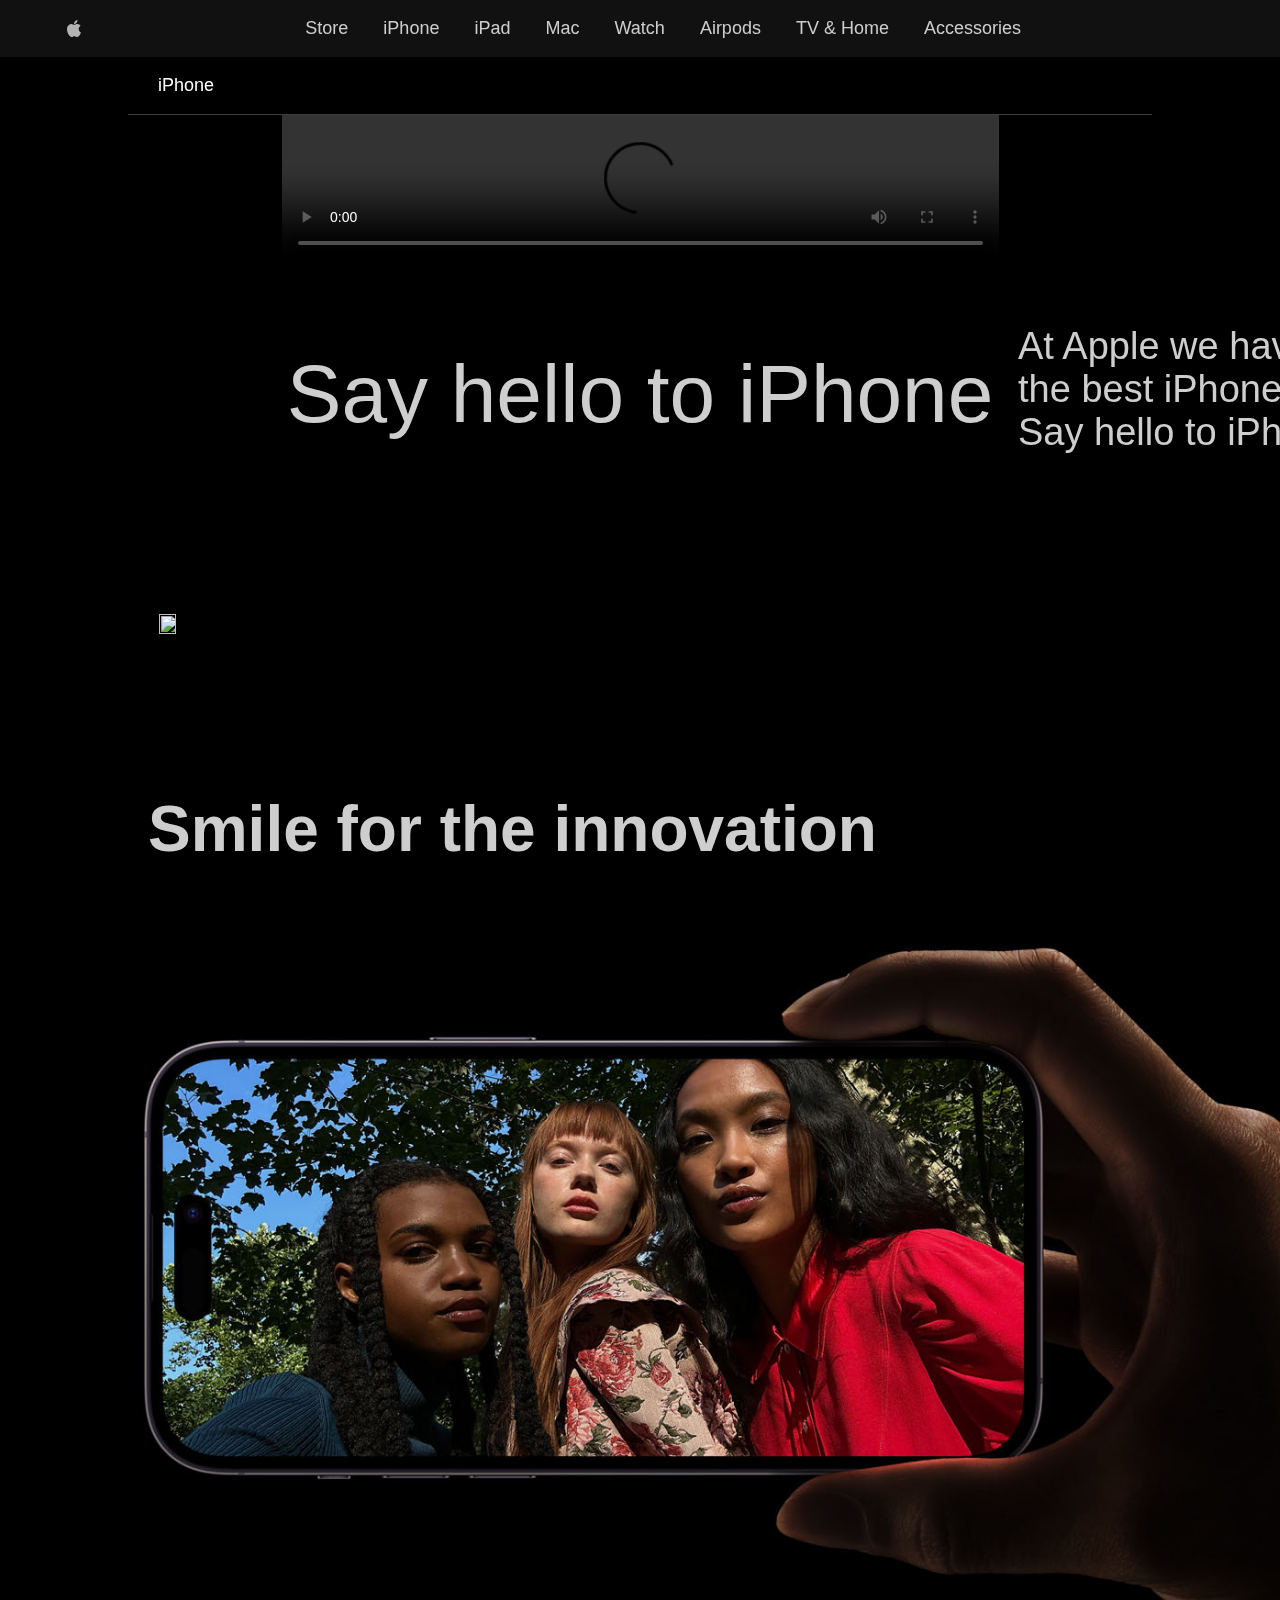
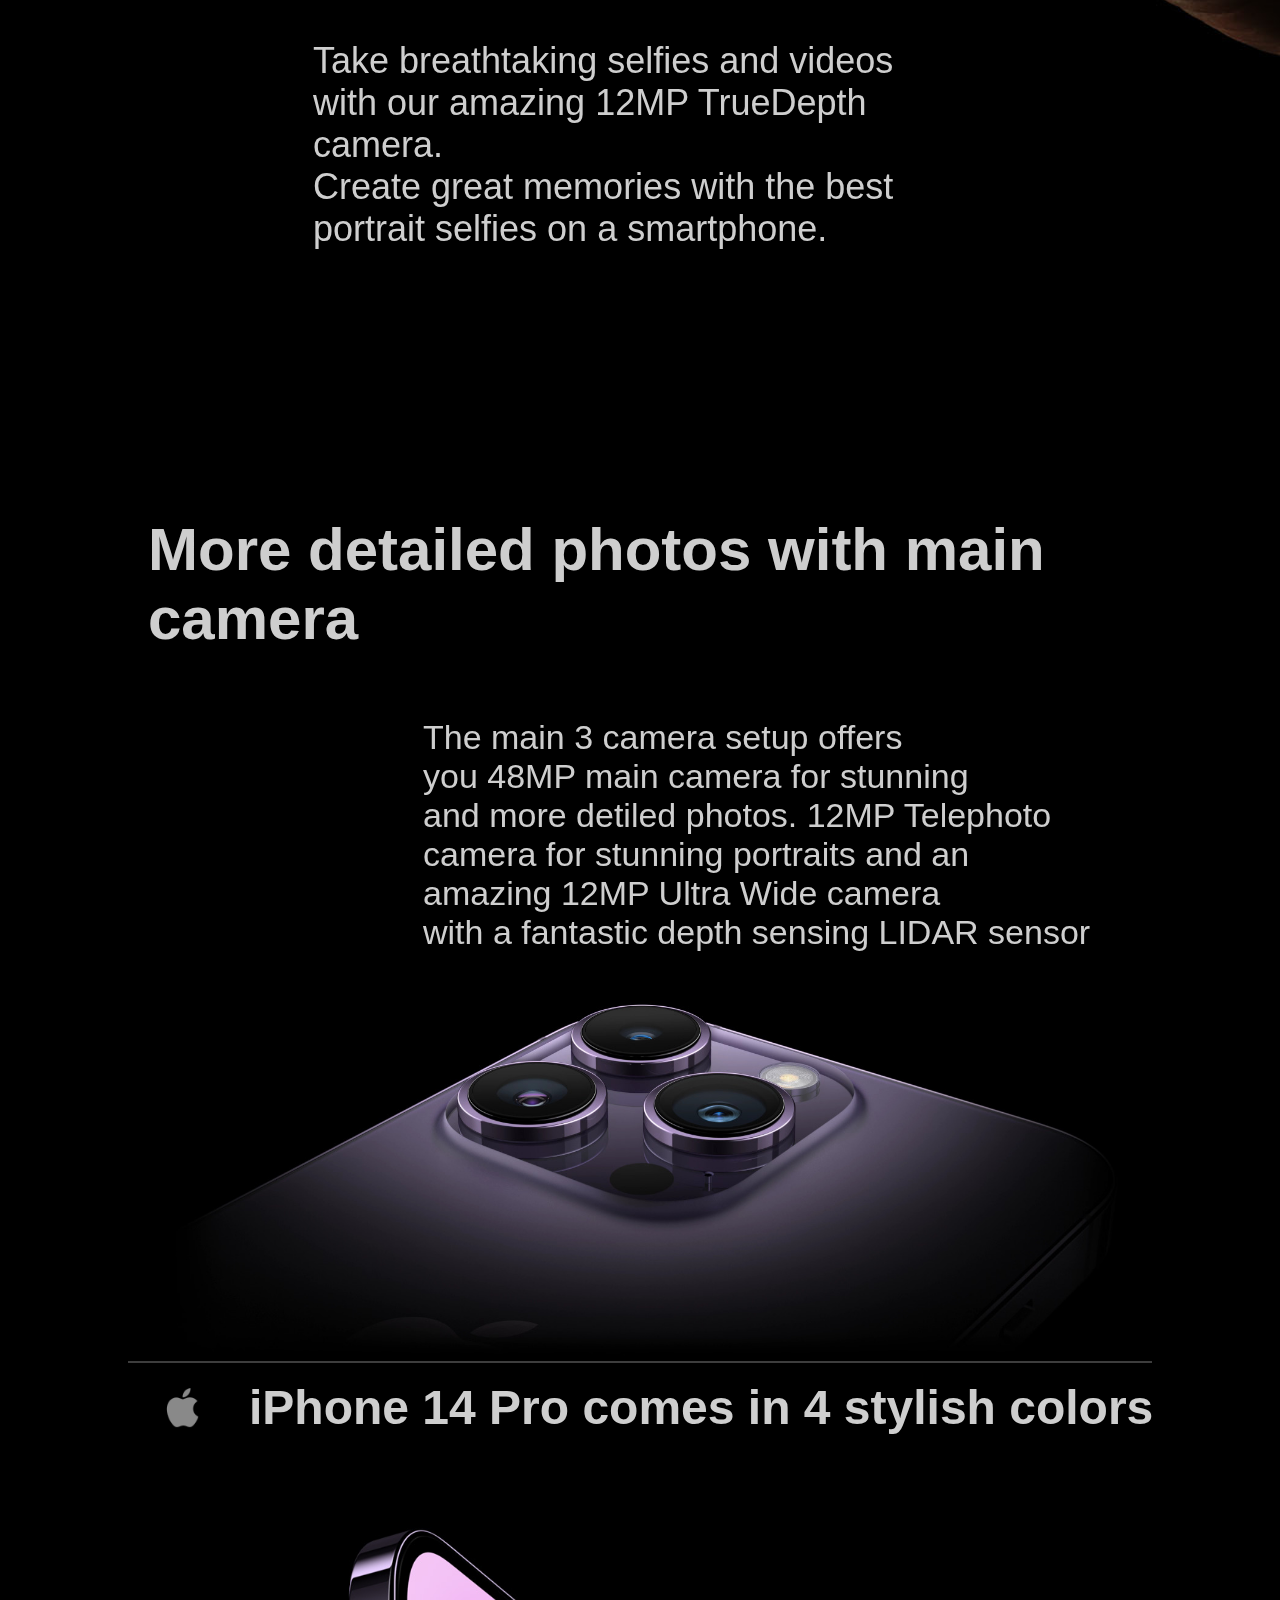
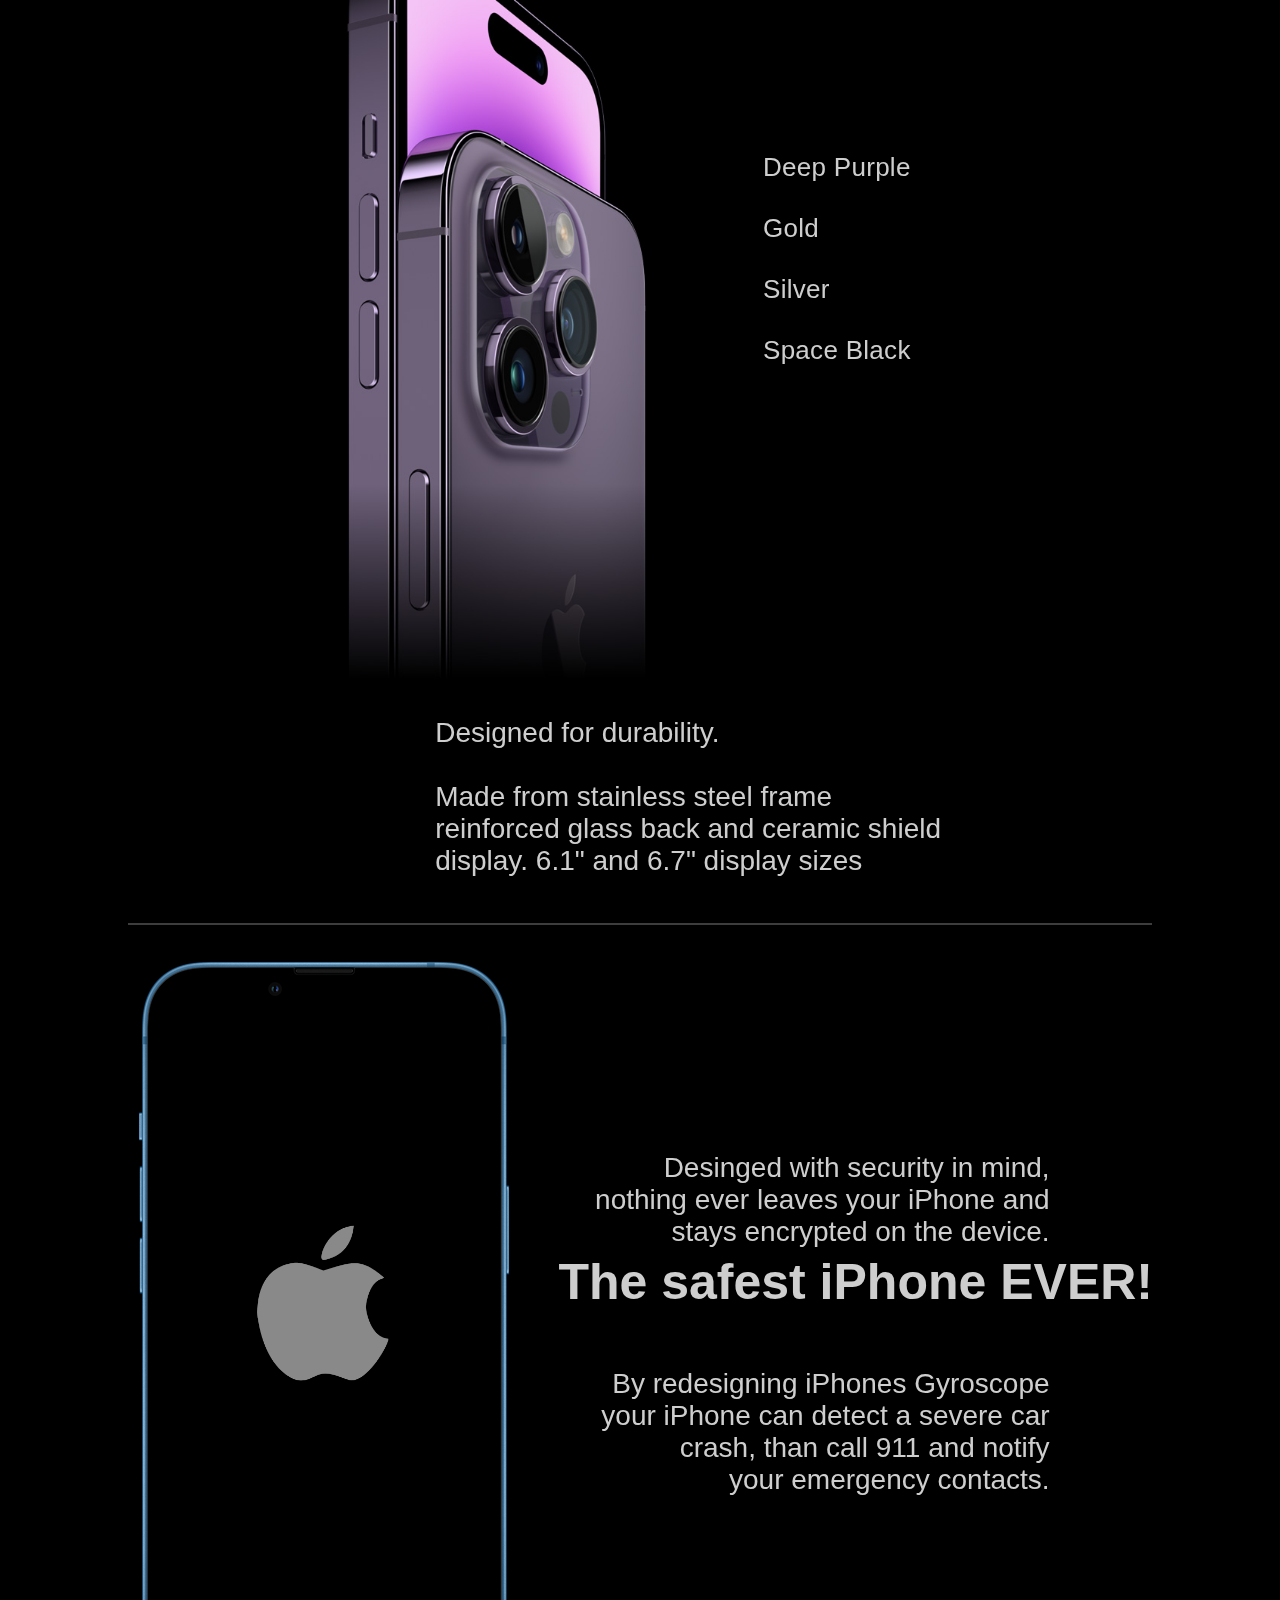
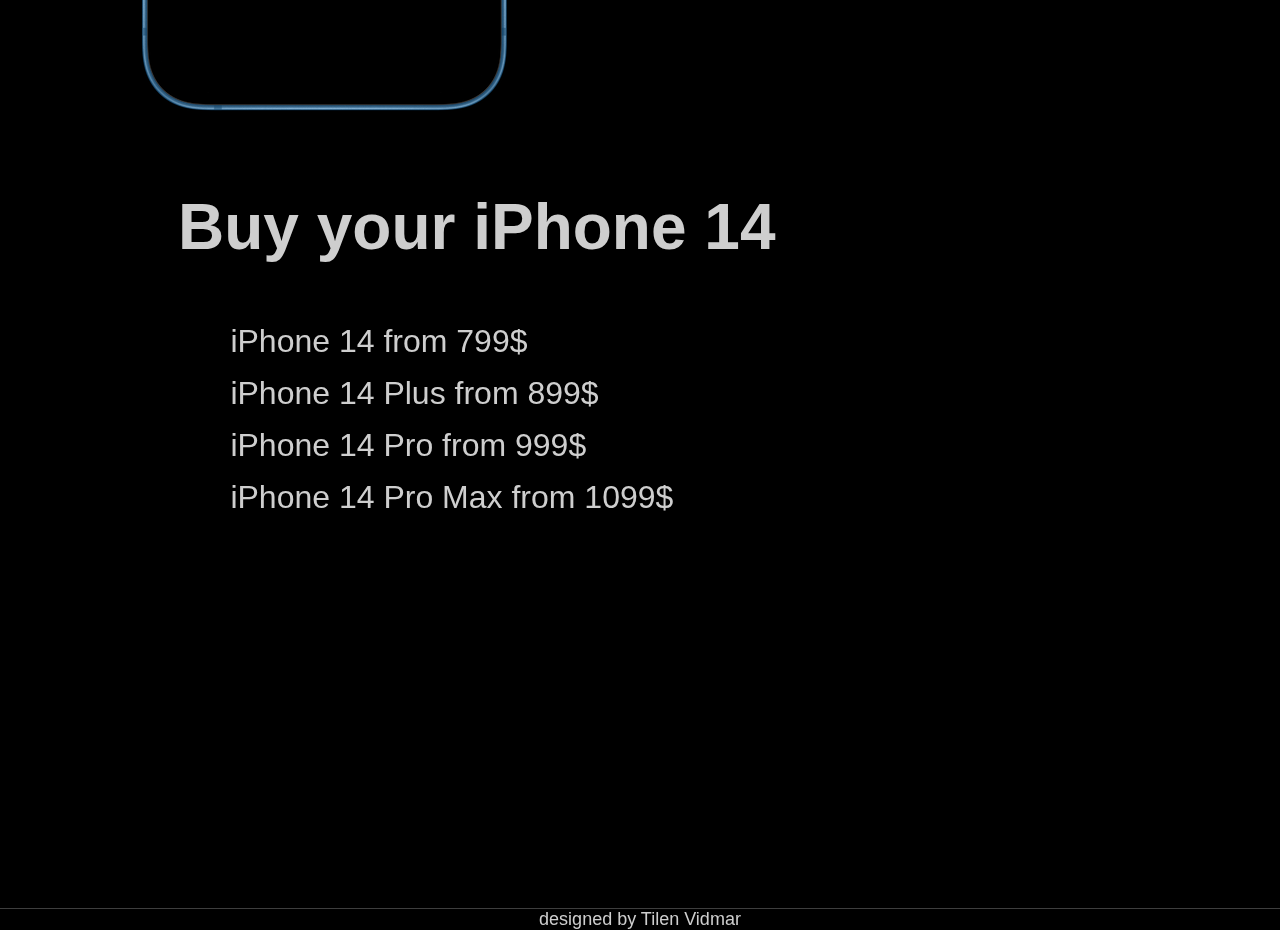
==== commit 1ab5e99d: "Add files via upload" ====
--- a/index.html
+++ b/index.html
@@ -59,16 +59,17 @@
   </div>
   <br>
   <br>
-  <p class="outerText">Smile for<br>
-					   the innovation</p>
+  <p class="outerText">Smile for the innovation</p>
   <div id="selfieBody">
   	  <div class="pSelfiePic"><img src="img/SelfieFuture.jpg" style="width: 175%; height: 90%; padding-left:15px;"></div>
   	  	<div class="cSelfieTexta">
   	  		Take breathtaking selfies and videos<br>
   	  		with our amazing 12MP TrueDepth<br>
-  	  		camera
+  	  		camera.<br>
+  	  		Create great memories with the best<br>
+  	  		portrait selfies on a smartphone.<br>
   	  </div>
-  	  <div class="cSelfieTextb" style="transform: translate(0%, -230%); font-size: 48px;"><p>Get even more detail with the main camera</p>
+  	  <div class="outerText" style="transform: translate(0px, -30px); font-size: 60px;"><p>More detailed photos with main camera</p>
   	</div>
 	    <div class="cSelfieTextb">
   	  The main 3 camera setup offers <br>
@@ -82,8 +83,8 @@
 	</div>
     <br>
 	  <div id="parBody">
-  		<div class="childparBody" style="padding-left:20px;"><img src="img/jabuka.png" style="padding-left: 10px; width:40%; height:40%;"></div>
-  	   <div class="childparBody" style="transform: translate(-5%, 5%); font-size: 34px; font-weight: 500;">iPhone 14 Pro comes in 4 stylish colors</div>
+  		<div class="childparBody" style="padding-left:20px;"><img src="img/jabuka.png" style="padding-left: 10px; width:48px; height:50px;"></div>
+  	   <div class="outerText" style="transform: translate(100px, -58px); font-size:48px;">iPhone 14 Pro comes in 4 stylish colors</div>
   	   </div>
   	   <br>
   	   	<div id="ColorsOfPhones">
@@ -118,12 +119,10 @@
 				<br>
 				<br>
 			  </div>
-			  <div style="font-size: 48px; padding-left: 30%; text-align: right; transform: translate(-10%, -490%);">
+			  <div class="outerText" style=" text-align:right; width:600px; font-size:50px; height:50px; transform: translate(405px, -590px);">
   			The safest iPhone EVER!
-				<br>
-				<br>
 			  </div>
-			  <div style="font-size: 28px; padding-left: 30%; text-align: right; transform: translate(-10%, -420%);">
+			  <div style="font-size: 28px; padding-left: 30%; text-align: right; transform: translate(-10%, -410%);">
   			By redesigning iPhones Gyroscope<br>
   			your iPhone can detect a severe car<br>
   			crash, than call 911 and notify<br>
@@ -152,8 +151,7 @@
 				  </script>
 			</canvas>
   	</div>  		
-  	<div style="font-size: 48px; padding-left: 30%; text-align: left; transform: translate(-30%,-790%);">
-  	Buy your iPhone 14</div>
+  	<div class="outerText" style="transform: translate(30px,-400px); width: 600px;">Buy your iPhone 14</div>
   				<ul style="padding-left: 10%; transform: translate(0%,-180%);">
   					<li style="display: block; text-align: left; padding: 15px 0px 0px 0px; font-size: 32px; font-weight: 400; color:#CECECE;">iPhone 14 from 799$</li>
   					<li style="display: block; text-align: left; padding: 15px 0px 0px 0px; font-size: 32px; font-weight: 400; color:#CECECE;">iPhone 14 Plus from 899$</li>
--- a/css/style.css
+++ b/css/style.css
@@ -161,10 +161,10 @@
    display: block;
 }
 .outerText{
-	-webkit-animation: fade-in-bottom 1s ease-in 2s both;
-	        animation: fade-in-bottom 1s ease-in 2s both;
+	/*-webkit-animation: fade-in-bottom 1s ease-in 2s both;
+	        animation: fade-in-bottom 1s ease-in 2s both;*/
 	 font-weight: 600;
-	font-size: 52px; 
+	font-size: 64px; 
 	margin-left: 20px;
 }
 #lla{
@@ -198,14 +198,16 @@
     
 }
 .cSelfieTexta{
-	transform: translate(15%, -175%);
+	transform: translate(185px, -235px);
+	font-size: 36px;
+	font-weight: 500;
+}
+.cSelfieTextb{
+	transform: translate(295px, -25px);
 	font-size: 34px;
 	font-weight: 500;
-}
-.cSelfieTextb{
-	transform: translate(15%, -25%);
-	font-size: 34px;
-	font-weight: 500;
+	margin: 0;
+	padding: 0;
 }
 #ColorsOfPhones{
 	border-bottom: 2px solid #3D3D3D;
@@ -218,7 +220,7 @@
 	position: relative;
 }
 .colorSelect{
-	transform: translate(150%, -180%);
+	transform: translate(610px, -580px);
 	width: 30%;
 	margin: auto;
 	padding: 10px;
@@ -245,8 +247,8 @@
 }
 #BezierLogo{
 	width: 160px;
-	height: 180px;
-	transform: translate(62.5px, -460px);
+	height: 165px;
+	transform: translate(125px, -800px);
 }
 #Foot{
 	height: 10%;
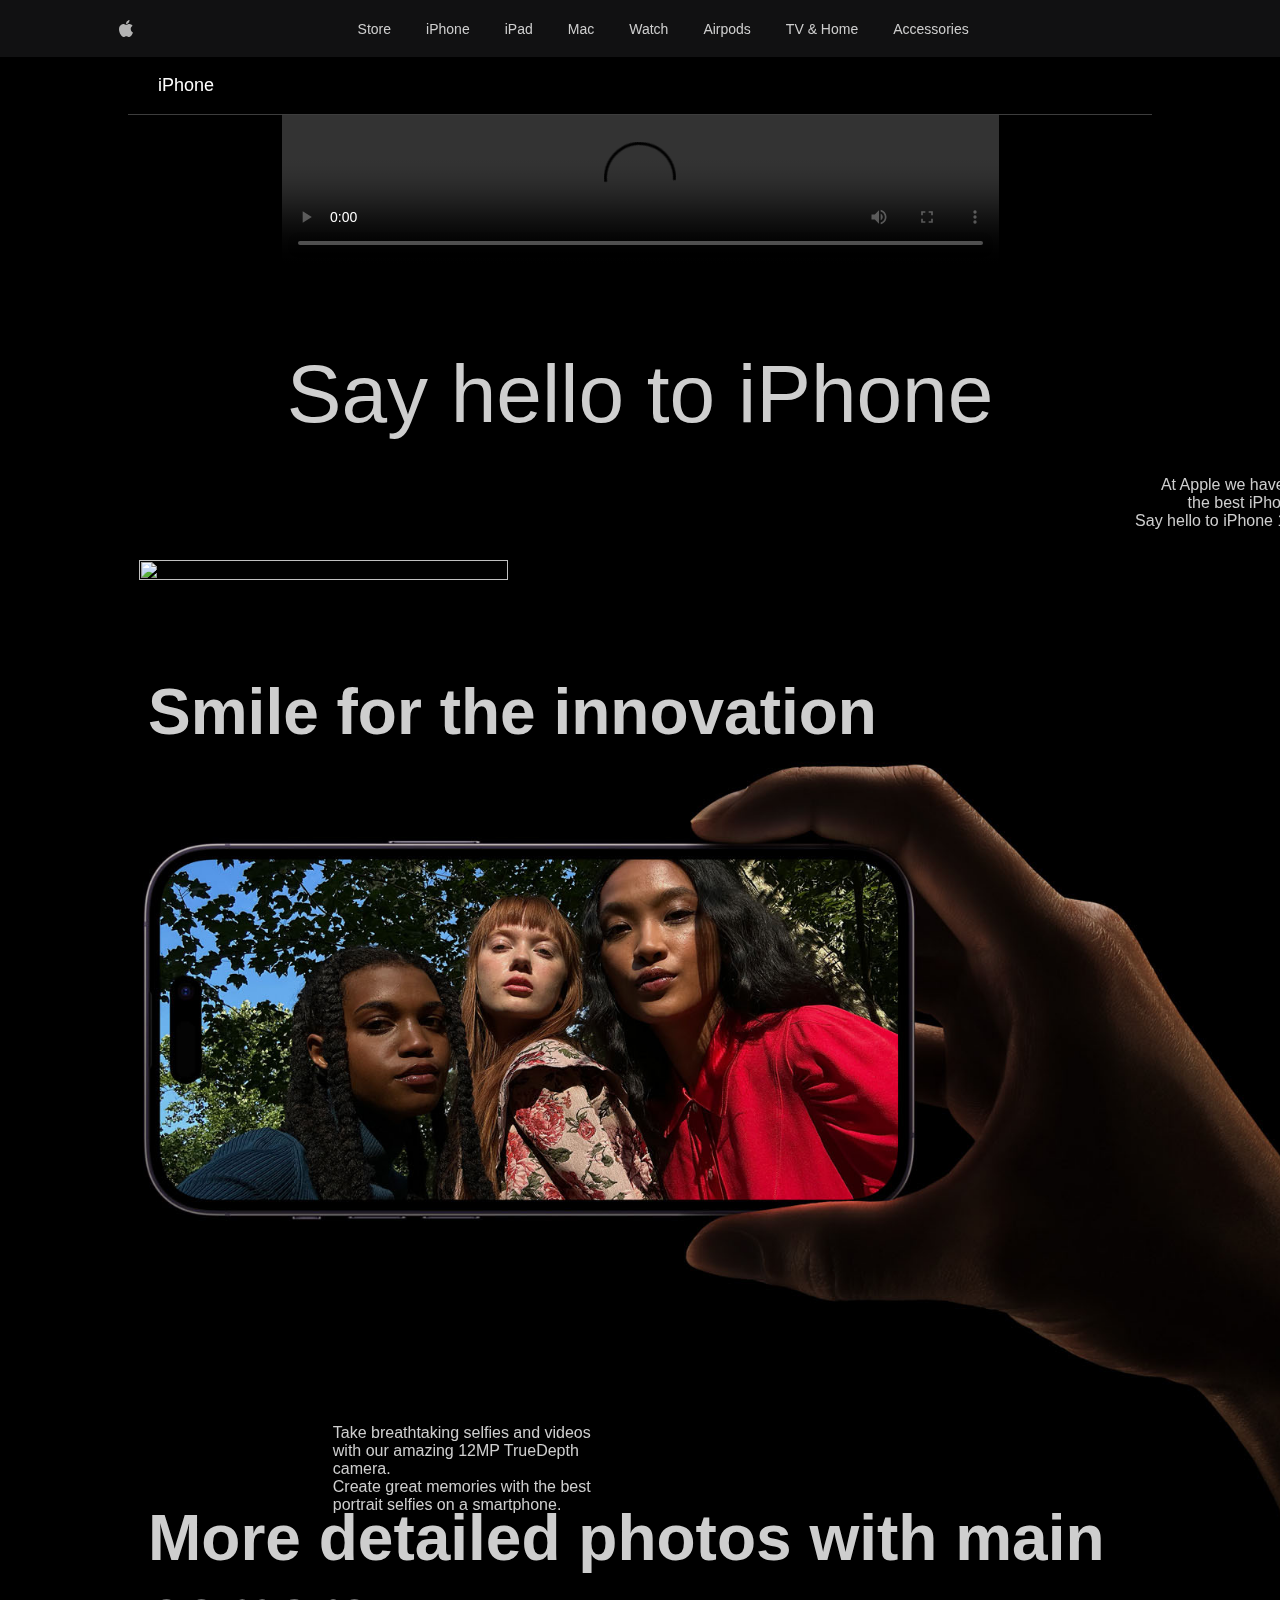
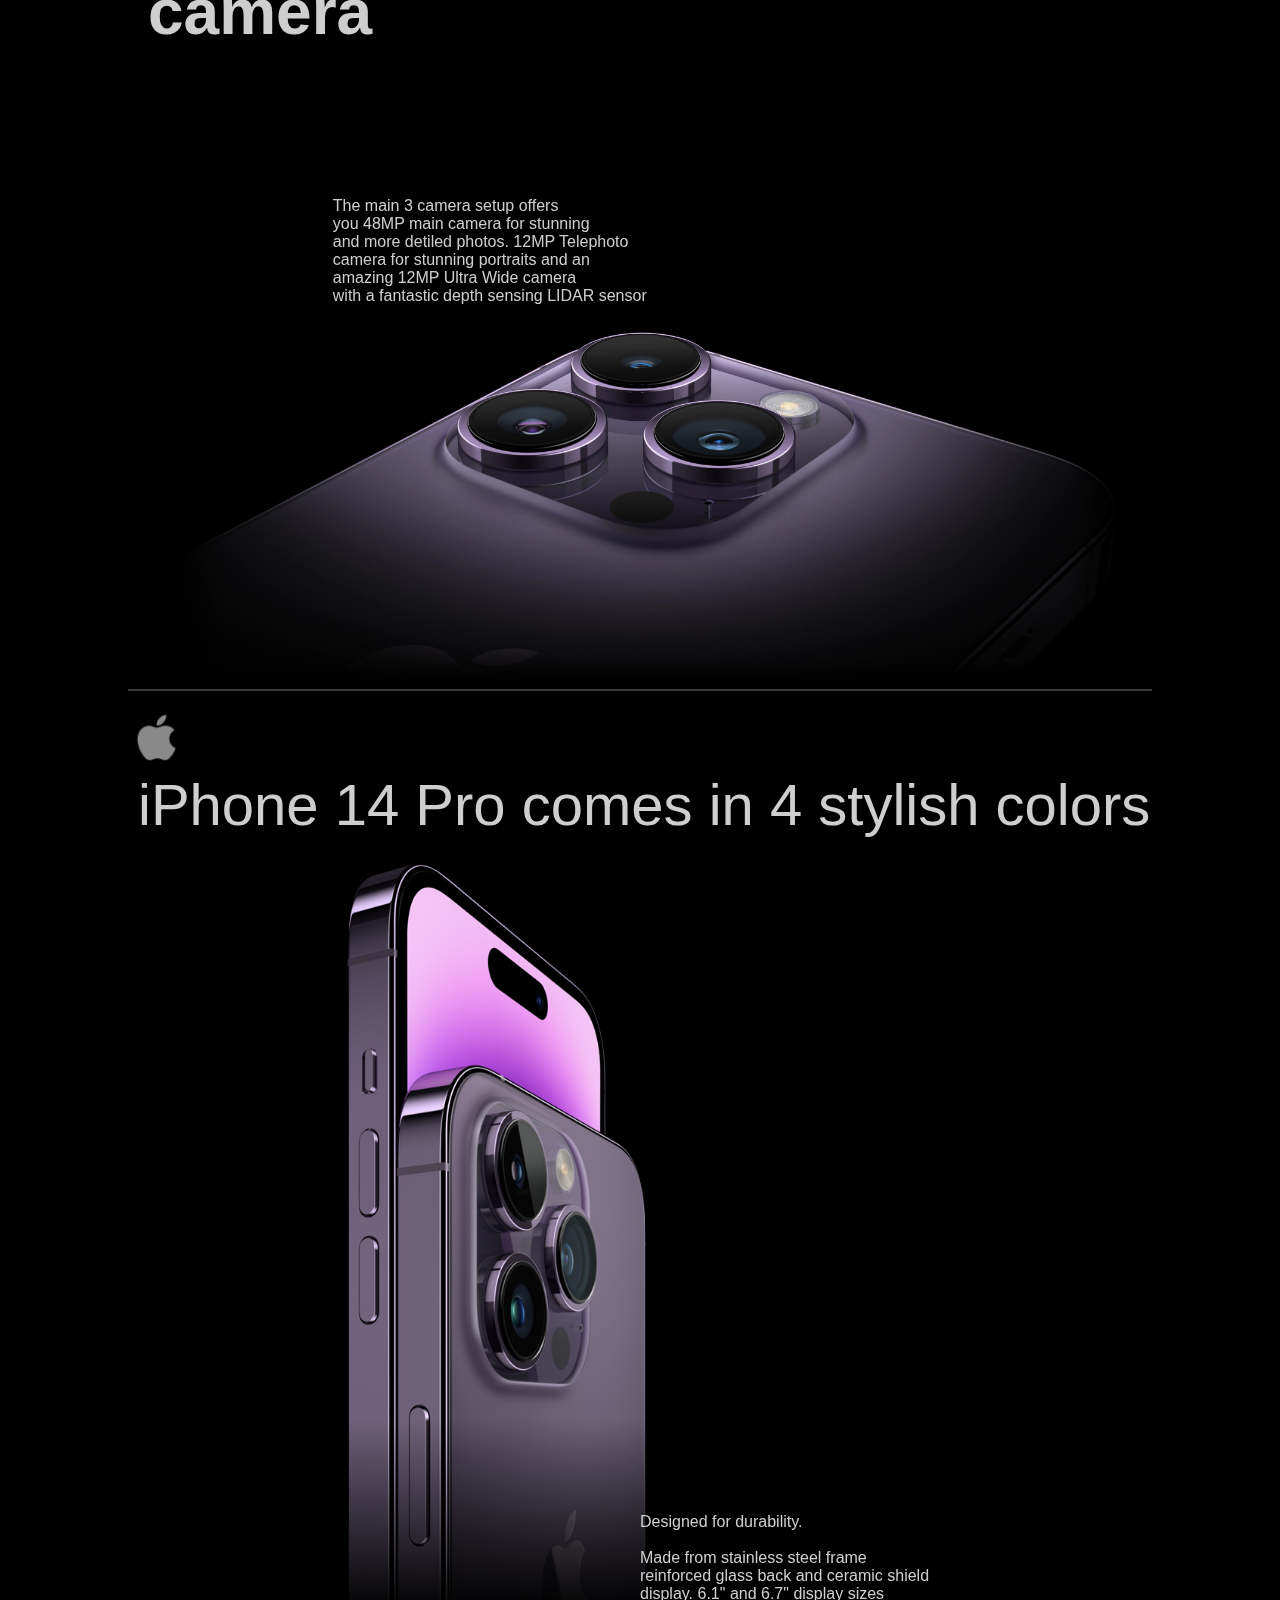
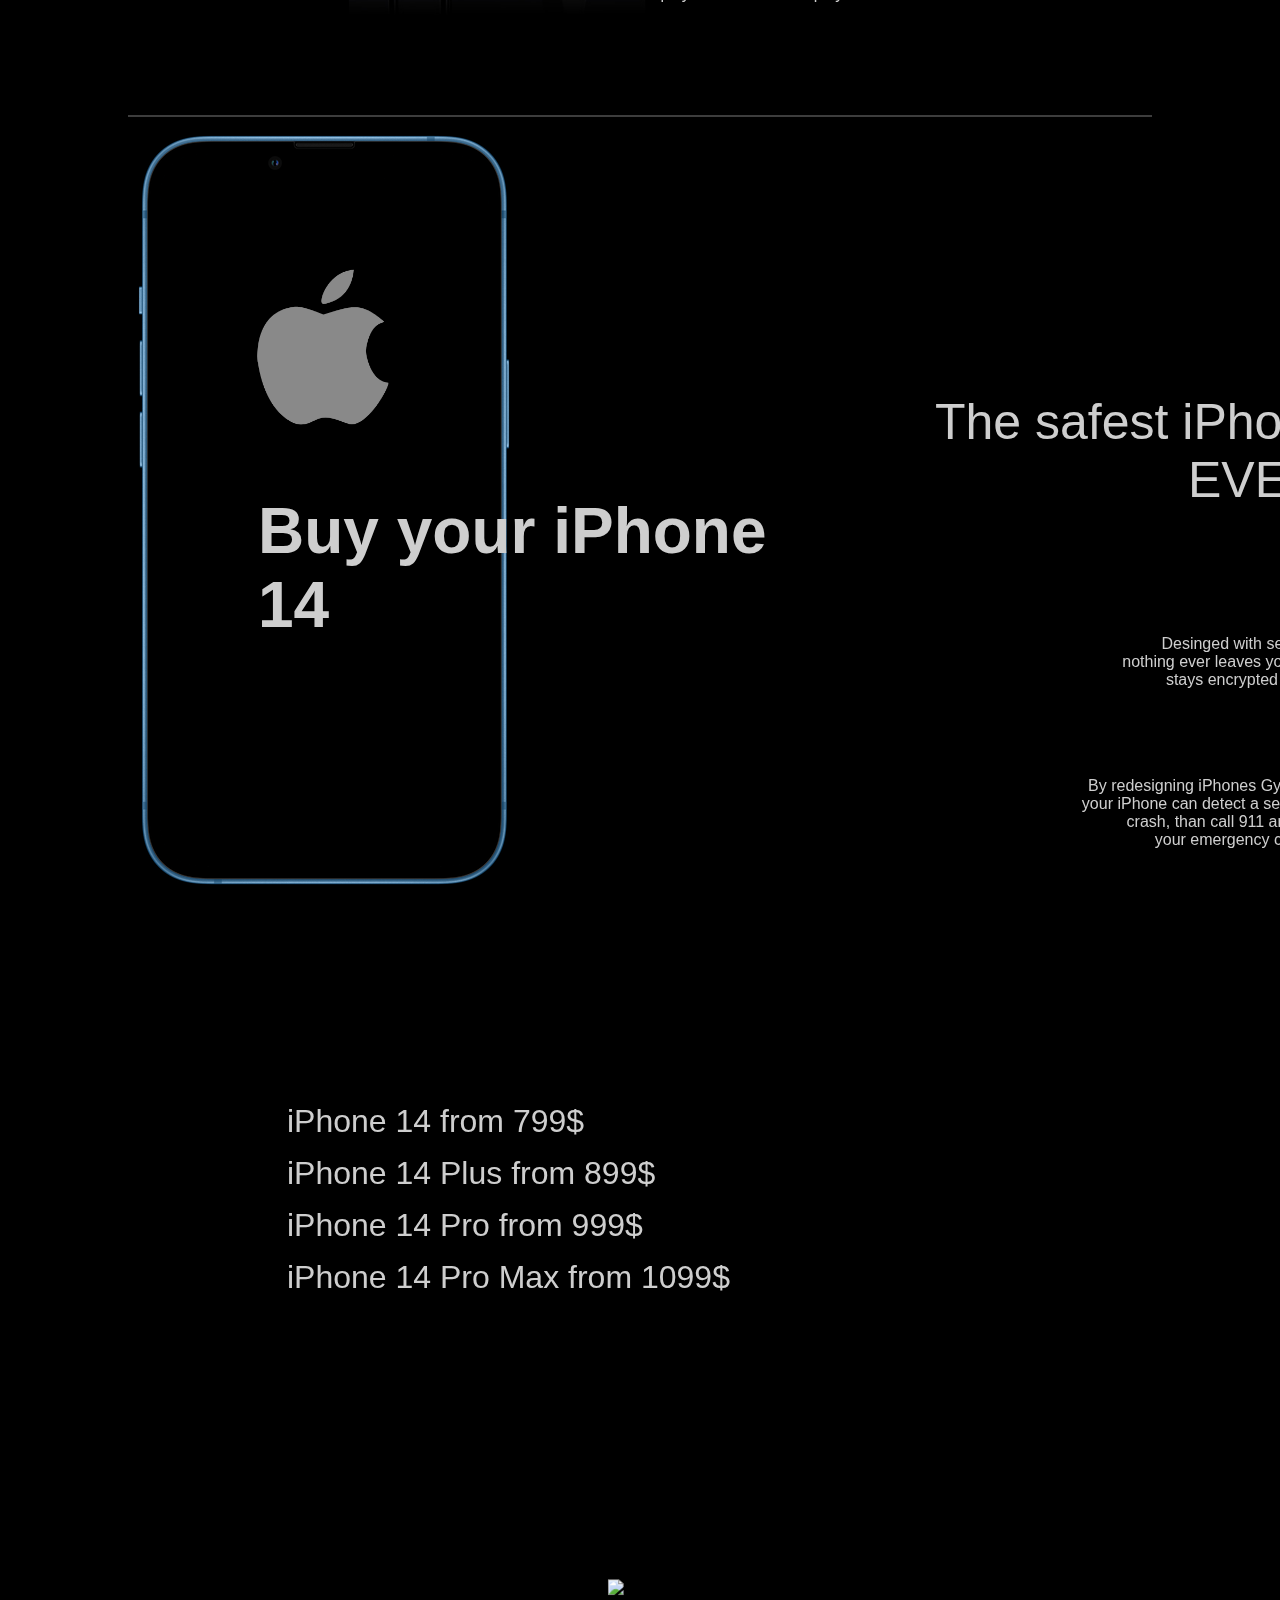
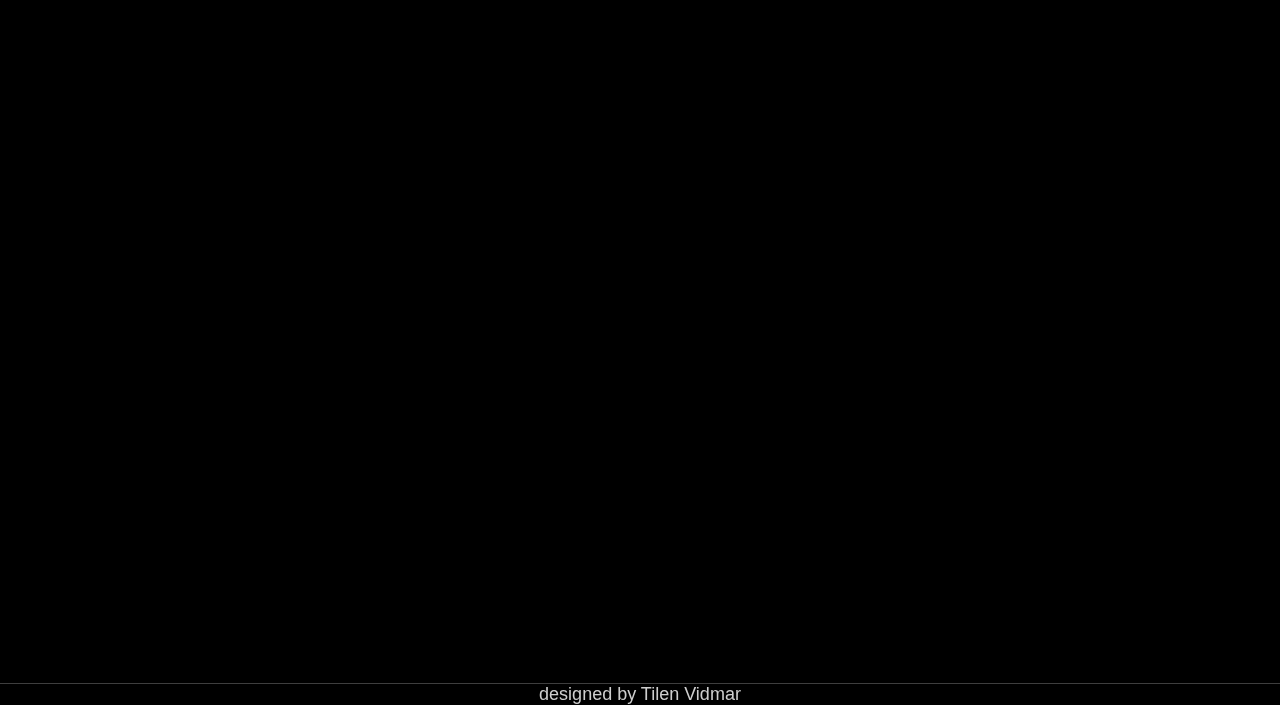
==== commit a0bb31bf: "Add files via upload" ====
--- a/index.html
+++ b/index.html
@@ -12,15 +12,15 @@
   <div id="Head">
   		<div id="menua">
         <img id="logo" src="img/logotip.svg">
-        <ul>
-          <li><a href="https://www.apple.com/store" target="_blank">Store</a></li>
-          <li><a href="https://www.apple.com/iphone/" target="_blank">iPhone</a></li>          
-          <li><a href="https://www.apple.com/ipad/" target="_blank">iPad</a></li>
-          <li><a href="https://www.apple.com/mac/" target="_blank">Mac</a></li>
-          <li><a href="https://www.apple.com/watch/" target="_blank">Watch</a></li>
-          <li><a href="https://www.apple.com/airpods/" target="_blank">Airpods</a></li>
-          <li><a href="https://www.apple.com/tv-home/" target="_blank">TV & Home</a></li>
-          <li><a href="https://www.apple.com/shop/accessories/all" target="_blank">Accessories</a></li>
+        <ul style="top: 10px;">
+          <li><a href="https://www.apple.com/store" target="_blank" style="font-size:14px;">Store</a></li>
+          <li><a href="https://www.apple.com/iphone/" target="_blank" style="font-size:14px;">iPhone</a></li>          
+          <li><a href="https://www.apple.com/ipad/" target="_blank" style="font-size:14px;">iPad</a></li>
+          <li><a href="https://www.apple.com/mac/" target="_blank" style="font-size:14px;">Mac</a></li>
+          <li><a href="https://www.apple.com/watch/" target="_blank" style="font-size:14px;">Watch</a></li>
+          <li><a href="https://www.apple.com/airpods/" target="_blank" style="font-size:14px;">Airpods</a></li>
+          <li><a href="https://www.apple.com/tv-home/" target="_blank" style="font-size:14px;">TV & Home</a></li>
+          <li><a href="https://www.apple.com/shop/accessories/all" target="_blank" style="font-size:14px;">Accessories</a></li>
         </ul>
       </div>
     </div>
@@ -35,7 +35,7 @@
       </div>
   <div id="BodyA">
   	<video id="iPhone14Pro" autoplay controls>
-  		<source src="img/vid2.0.mp4" type="video/mp4" width="50%" heigth="50%">
+  		<source src="img/vid2.0.mp4" type="video/mp4" width="1024px" height="1080px">
   	</video>
   	<script>
   		var video = document.getElementById("iPhone14Pro");
@@ -49,29 +49,29 @@
   	</div>
   	<br>
   	<br>
-  	<div id="parBody">
-  		<div class="childparBody" style="padding-left:20px;"><img src="img/BodyiPhone.jpg" style="padding-left: 10px; width:75%;
-   height:75%;"></div>
-  	   <div class="childparBody" style="transform: translate(180%, -180%); font-size: 38px; font-weight: 500;">At Apple we have made<br> 
+  	<div id="parBody" style="width: 100%;">
+  		<div><img src="img/BodyiPhone.jpg" style=" padding-left: 10px; width:60%; height:60%;"></div>
+  	   <div class="textDes" style="transform: translate(200%,-200%); text-align:right; width: 400px;">
+  	   	At Apple we have made<br> 
   	   	the best iPhone yet.<br>
         Say hello to iPhone 14 Pro! 
   	   </div>
   </div>
   <br>
   <br>
-  <p class="outerText">Smile for the innovation</p>
+  <div class="outerText">Smile for the innovation</div>
   <div id="selfieBody">
-  	  <div class="pSelfiePic"><img src="img/SelfieFuture.jpg" style="width: 175%; height: 90%; padding-left:15px;"></div>
-  	  	<div class="cSelfieTexta">
+  	  <div class="pSelfiePic"><img src="img/SelfieFuture.jpg" style="width: 150%; height: 100%; padding-left:15px;"></div>
+  	  	<div class="textDes" style="transform:translate(20%,-150%);">
   	  		Take breathtaking selfies and videos<br>
   	  		with our amazing 12MP TrueDepth<br>
   	  		camera.<br>
   	  		Create great memories with the best<br>
   	  		portrait selfies on a smartphone.<br>
   	  </div>
-  	  <div class="outerText" style="transform: translate(0px, -30px); font-size: 60px;"><p>More detailed photos with main camera</p>
+  	  <div class="outerText" style="transform: translate(0%, -100%);">More detailed photos with main camera
   	</div>
-	    <div class="cSelfieTextb">
+	    <div class="textDes" style="transform:translate(20%,0%);">
   	  The main 3 camera setup offers <br>
 			you 48MP main camera for stunning<br>
 			and more detiled photos. 12MP Telephoto<br> 
@@ -82,47 +82,40 @@
 	  <div class="pSelfiePic"><img src="img/snapshot.jpg" style="width: 100%; height: 100%; padding-top:-10px;"></div>
 	</div>
     <br>
-	  <div id="parBody">
-  		<div class="childparBody" style="padding-left:20px;"><img src="img/jabuka.png" style="padding-left: 10px; width:48px; height:50px;"></div>
-  	   <div class="outerText" style="transform: translate(100px, -58px); font-size:48px;">iPhone 14 Pro comes in 4 stylish colors</div>
-  	   </div>
-  	   <br>
   	   	<div id="ColorsOfPhones">
-			    <img id="imageShow" src="img/CdeepPurple.jpg">
-				<div class="colorSelect">
+  	   		<div style="display: inline-block; height:60px;"><img src="img/jabuka.png" style="width:58px; height:58px;"><div style="display: inline-block; font-size: 58px; height:100%; padding-left: 10px; top: ;">iPhone 14 Pro comes in 4 stylish colors</div></div>
+  	      <br>
+  	      <br>
+  	   		<img id="imageShow" src="img/CdeepPurple.jpg">
+  	   		<div class="colorSelect" style="transform:translate(400%,-250%);">
 					<ul>
-						<li><a>Deep Purple</a></li>
-						<li><a>Gold</a></li>
-						<li><a>Silver</a></li>
-						<li><a>Space Black</a></li>
+						<li><a id="DeepP" onclick="document.getElementById('imageShow').src='img/CdeepPurple.jpg';">Deep Purple</a></li>
+						<li><a id="Gold" onclick="document.getElementById('imageShow').src='img/Cgold.jpg';">Gold</a></li>
+						<li><a id="Silver" onclick="document.getElementById('imageShow').src='img/Csilver.jpg';">Silver</a></li>
+						<li><a id="Black" onclick="document.getElementById('imageShow').src='img/CspaceBlack.jpg';">Space Black</a></li>
 					</ul>
-					<script>
-						//Color select photos thingy
-					</script>
+					
 				</div>
 				<br>
-				<p style="font-size: 28px; padding-left: 30%; text-align: justify;">Designed for durability.<br><br>
+				<div class="textDes" style="transform:translate(50%,-125%);">Designed for durability.<br><br>
 				Made from stainless steel frame<br>
 				reinforced glass back and ceramic shield<br>
-				display. 6.1" and 6.7" display sizes</p>
-				<br>
+				display. 6.1" and 6.7" display sizes
+				</div>
 		</div>
 	</div>
   <br>
-  	<div id="cc" style="margin-top:0%; margin-left: 0;">
-  		<br>
-  		<img src="img/telefonB.png" style="padding-left: 10px;">
-  		<div style="font-size: 28px; padding-left: 30%; text-align: right; transform: translate(-10%, -440%);">
+    <div style="height:2130px; width: 100%;">
+    	<img src="img/telefonB.png" style="padding-left: 10px;">
+  		<div class="textDes" style=" width:570px; text-align:right; transform: translate(120%,-470%);">
   			Desinged with security in mind,<br>
 				nothing ever leaves your iPhone and<br>
 				stays encrypted on the device.
-				<br>
-				<br>
 			  </div>
-			  <div class="outerText" style=" text-align:right; width:600px; font-size:50px; height:50px; transform: translate(405px, -590px);">
+			  <div style="text-align:right; width:550px; font-size:50px; height:50px; transform: translate(120%, -1100%);">
   			The safest iPhone EVER!
 			  </div>
-			  <div style="font-size: 28px; padding-left: 30%; text-align: right; transform: translate(-10%, -410%);">
+			  <div class="textDes" style="text-align: right; width:550px; transform: translate(120%, -300%);">
   			By redesigning iPhones Gyroscope<br>
   			your iPhone can detect a severe car<br>
   			crash, than call 911 and notify<br>
@@ -150,17 +143,16 @@
 					  	ctx.fill();
 				  </script>
 			</canvas>
-  	</div>  		
-  	<div class="outerText" style="transform: translate(30px,-400px); width: 600px;">Buy your iPhone 14</div>
-  				<ul style="padding-left: 10%; transform: translate(0%,-180%);">
+  				<div><div class="outerText" style="transform: translate(20%,-500%); width: 550px;">Buy your iPhone 14</div>
+  				<ul style="transform: translate(30%,-150%); width:450px; height:;">
   					<li style="display: block; text-align: left; padding: 15px 0px 0px 0px; font-size: 32px; font-weight: 400; color:#CECECE;">iPhone 14 from 799$</li>
   					<li style="display: block; text-align: left; padding: 15px 0px 0px 0px; font-size: 32px; font-weight: 400; color:#CECECE;">iPhone 14 Plus from 899$</li>
   					<li style="display: block; text-align: left; padding: 15px 0px 0px 0px; font-size: 32px; font-weight: 400; color:#CECECE;">iPhone 14 Pro from 999$</li>
   					<li style="display: block; text-align: left; padding: 15px 0px 0px 0px; font-size: 32px; font-weight: 400; color:#CECECE;">iPhone 14 Pro Max from 1099$</li>
-  				</ul>
-  				
+  				</ul><img src="img/largeGphoto.jpg" style="transform:translate(-1%,-30%); width:105%;"></div>
+    </div>
+  		<br>
   </div>
-	</div>
   <div id="Foot">
   	designed by Tilen Vidmar 
   </div>
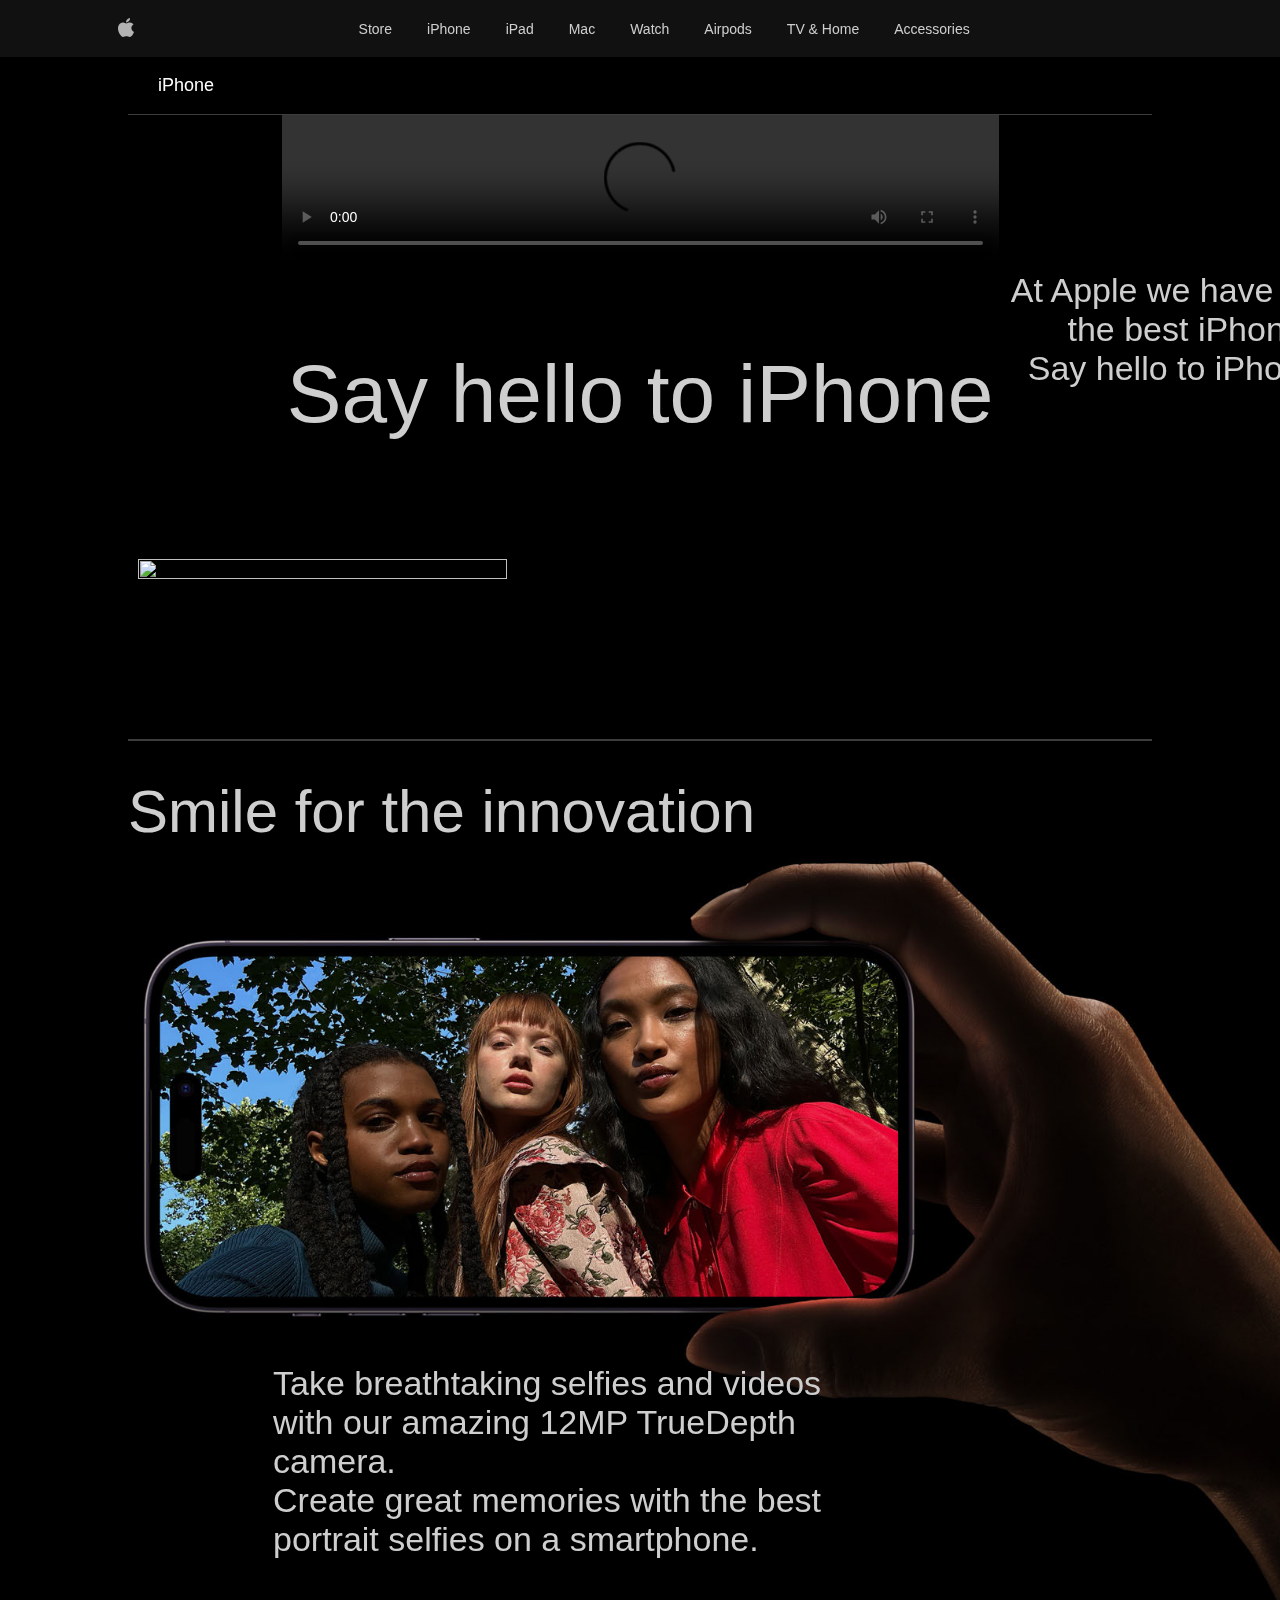
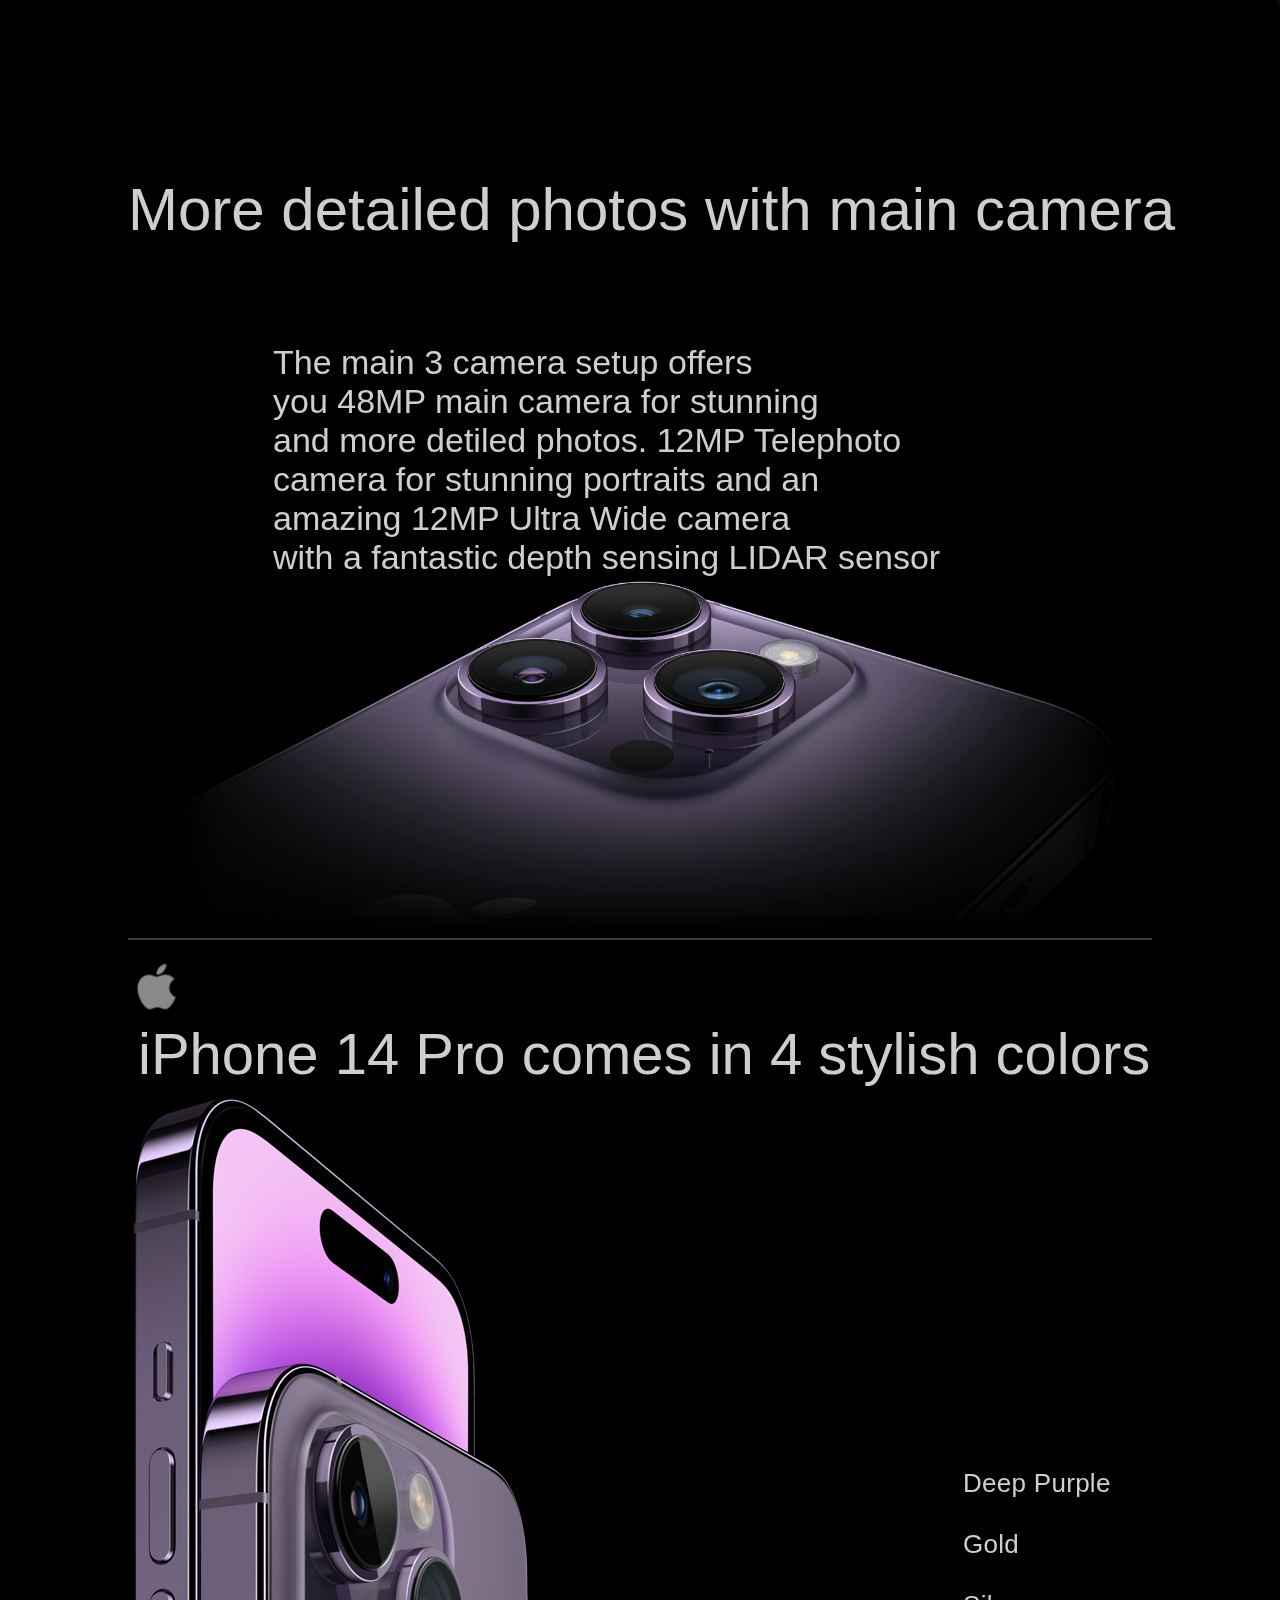
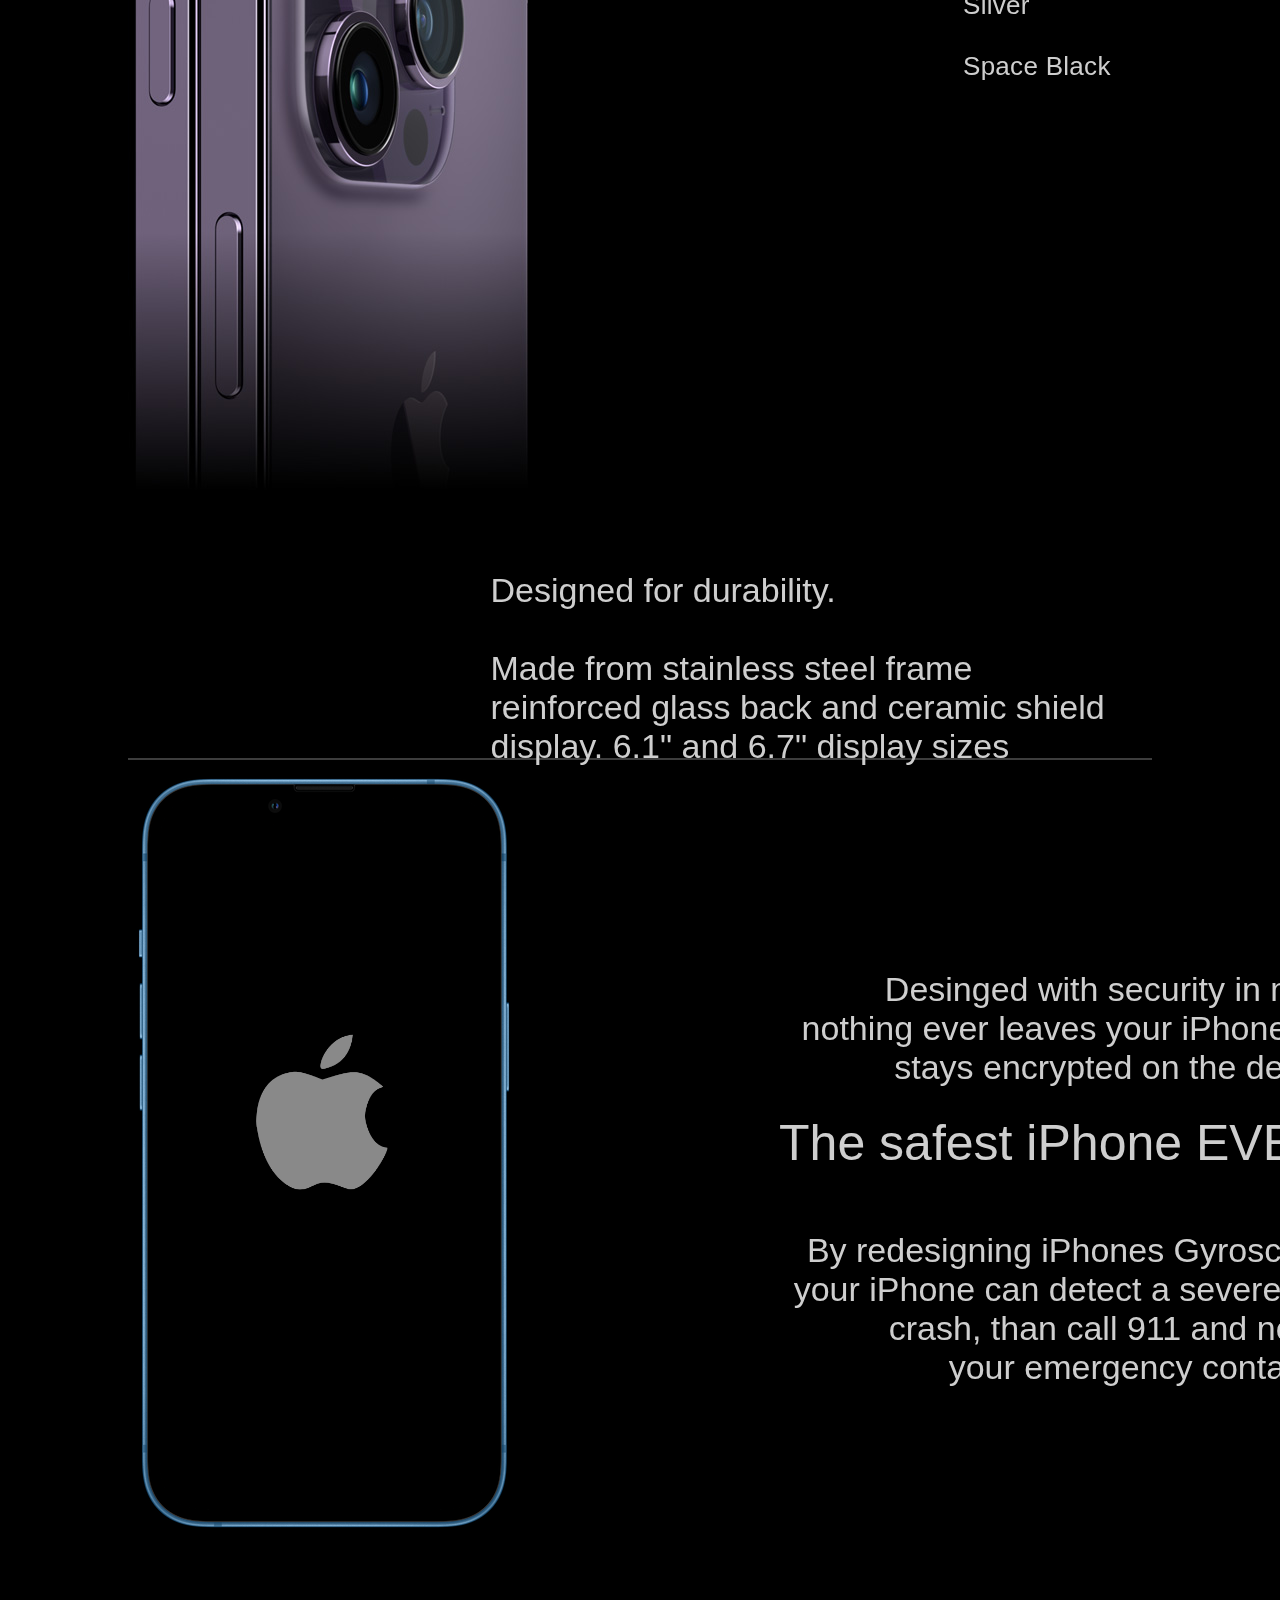
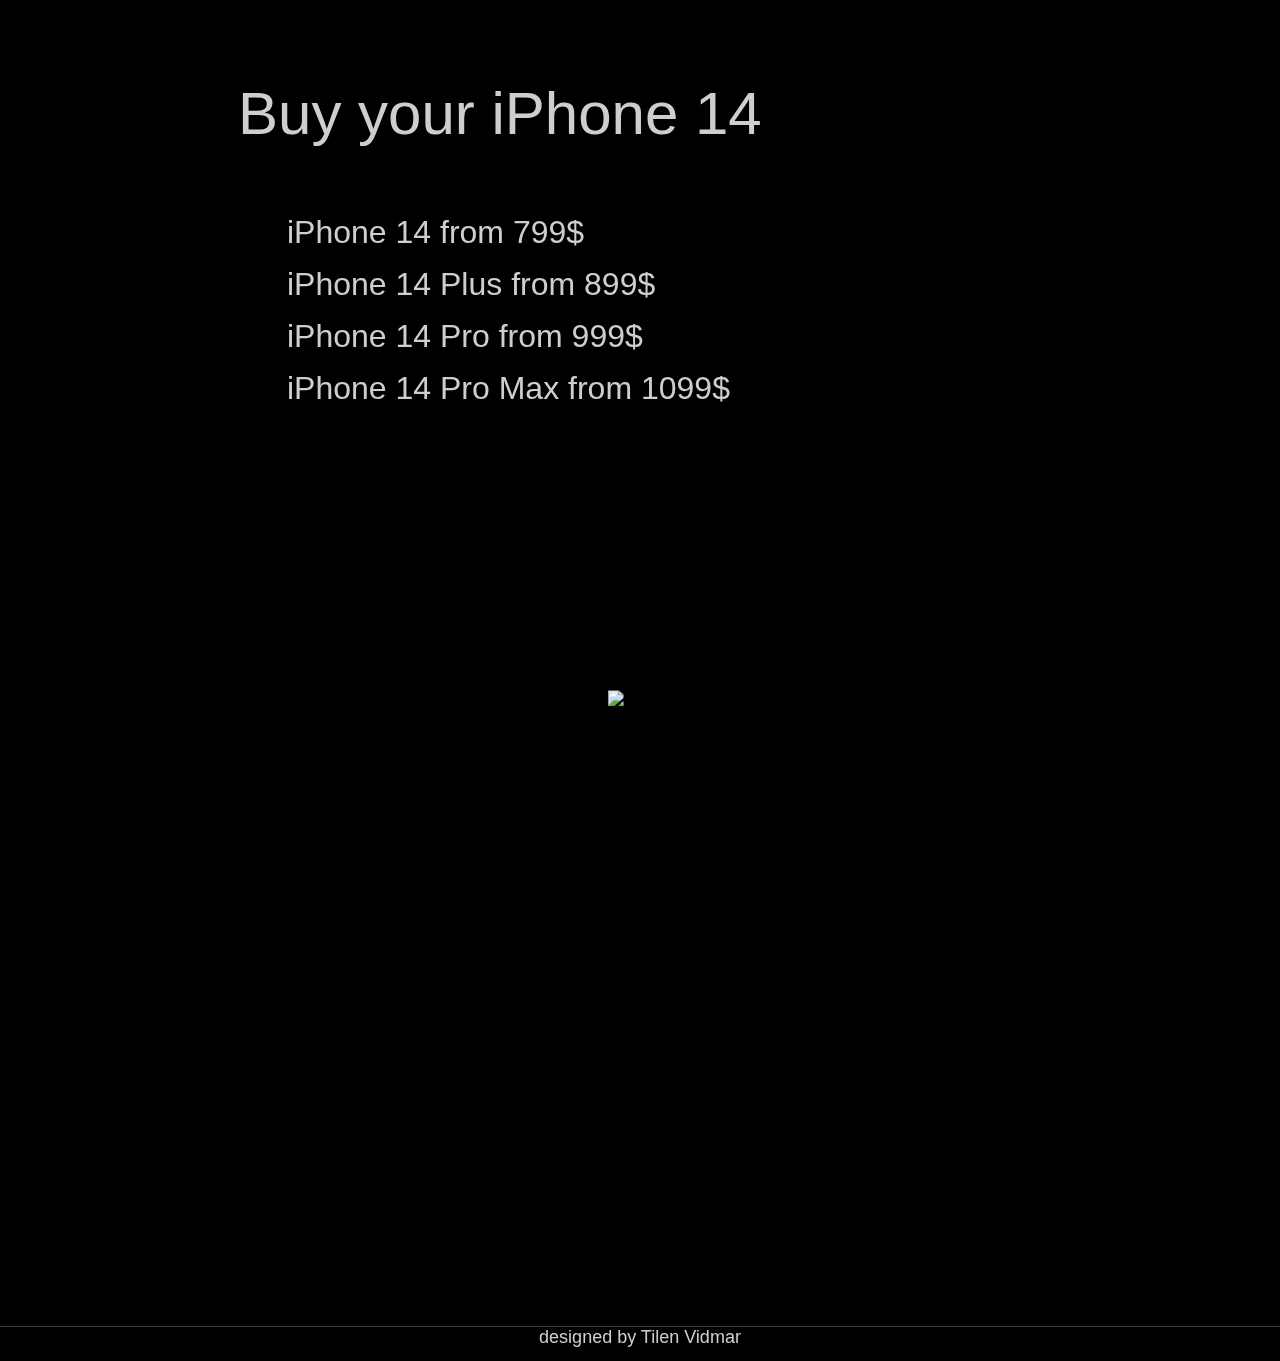
==== commit 41f7a563: "Add files via upload" ====
--- a/index.html
+++ b/index.html
@@ -51,7 +51,7 @@
   	<br>
   	<div id="parBody" style="width: 100%;">
   		<div><img src="img/BodyiPhone.jpg" style=" padding-left: 10px; width:60%; height:60%;"></div>
-  	   <div class="textDes" style="transform: translate(200%,-200%); text-align:right; width: 400px;">
+  	   <div class="textDes" style="transform: translate(210%,-200%); text-align:right; width: 400px;">
   	   	At Apple we have made<br> 
   	   	the best iPhone yet.<br>
         Say hello to iPhone 14 Pro! 
@@ -69,9 +69,9 @@
   	  		Create great memories with the best<br>
   	  		portrait selfies on a smartphone.<br>
   	  </div>
-  	  <div class="outerText" style="transform: translate(0%, -100%);">More detailed photos with main camera
+  	  <div class="outerText" style="transform: translate(0%, -110%);">More detailed photos with main camera
   	</div>
-	    <div class="textDes" style="transform:translate(20%,0%);">
+	    <div class="textDes" style="transform:translate(20%,10%);">
   	  The main 3 camera setup offers <br>
 			you 48MP main camera for stunning<br>
 			and more detiled photos. 12MP Telephoto<br> 
@@ -107,12 +107,12 @@
   <br>
     <div style="height:2130px; width: 100%;">
     	<img src="img/telefonB.png" style="padding-left: 10px;">
-  		<div class="textDes" style=" width:570px; text-align:right; transform: translate(120%,-470%);">
-  			Desinged with security in mind,<br>
+  		<div class="textDes" style=" width:570px; text-align:right; transform: translate(115%,-480%);">
+				Desinged with security in mind,<br>
 				nothing ever leaves your iPhone and<br>
 				stays encrypted on the device.
 			  </div>
-			  <div style="text-align:right; width:550px; font-size:50px; height:50px; transform: translate(120%, -1100%);">
+			  <div style="text-align:right; width:580px; font-size:50px; height:50px; transform: translate(110%, -1070%);">
   			The safest iPhone EVER!
 			  </div>
 			  <div class="textDes" style="text-align: right; width:550px; transform: translate(120%, -300%);">
@@ -143,7 +143,8 @@
 					  	ctx.fill();
 				  </script>
 			</canvas>
-  				<div><div class="outerText" style="transform: translate(20%,-500%); width: 550px;">Buy your iPhone 14</div>
+  				<div><div style="transform: translate(10%,-500%); width: 550px; width: 1100px;  
+	font-size: 60px;">Buy your iPhone 14</div>
   				<ul style="transform: translate(30%,-150%); width:450px; height:;">
   					<li style="display: block; text-align: left; padding: 15px 0px 0px 0px; font-size: 32px; font-weight: 400; color:#CECECE;">iPhone 14 from 799$</li>
   					<li style="display: block; text-align: left; padding: 15px 0px 0px 0px; font-size: 32px; font-weight: 400; color:#CECECE;">iPhone 14 Plus from 899$</li>
--- a/css/style.css
+++ b/css/style.css
@@ -56,7 +56,7 @@
 }
 
 html{
-	font-family: "SF Pro",Helvetica;
+	font-family: Helvetica;
 	font-weight: 500;
 	margin:0;
 	padding: 0;
@@ -91,10 +91,10 @@
 	padding-right: 15px;
 	padding-left: 15px;
 	text-align: center;
+	font-style: normal;
+}
+#menua, ul,li,a{
 	font-size: 8px;
-	font-style: normal;
-}
-#menua, ul,li,a{
 	text-decoration: none;
 	color:#CECECE;
 }
@@ -106,9 +106,8 @@
 	position: relative;
  	left: -15%;
  	top: 2.5px;
-	/*padding-top: 25px;*/
-	width: 1.1%;
-	height: 2.1%;
+	width: 16px;
+	height: 19px%;
 }
 .wrappedContent{
 	margin: 0 auto;
@@ -161,11 +160,15 @@
    display: block;
 }
 .outerText{
-	/*-webkit-animation: fade-in-bottom 1s ease-in 2s both;
-	        animation: fade-in-bottom 1s ease-in 2s both;*/
-	 font-weight: 600;
-	font-size: 64px; 
-	margin-left: 20px;
+	-webkit-animation: fade-in-bottom 1s ease-in 2.5s both;
+	animation: fade-in-bottom 1s ease-in 2.5s both;
+	width: 1100px;  
+	font-size: 60px;
+}
+.textDes{ 
+ font-size: 34px;
+ font-weight: 500;
+ width: 725px;
 }
 #lla{
 	-webkit-animation: fade-in-bottom 1s ease-in 1s both;
@@ -181,8 +184,8 @@
 #parBody{
 	-webkit-animation: fade-in-bottom 1s ease-in 2s both;
 	      animation: fade-in-bottom 1s ease-in 2s both;
-	margin: 1px;
-  padding: 2px px;
+  bottom: -10;
+  border-bottom: 2px solid #3D3D3D;
 }
 .childparBody{
 	display: inline-block;
@@ -190,41 +193,32 @@
   vertical-align: middle;
 }
 #selfieBody{
-	/*-webkit-animation: fade-in-bottom 1s ease-in 3s both;
-	      animation: fade-in-bottom 1s ease-in 3s both;*/
+	-webkit-animation: fade-in-bottom 1s ease-in 3s both;
+	      animation: fade-in-bottom 1s ease-in 3s both;
 	border-bottom: 2px solid #3D3D3D;
 }
 .pSelfiePic{
     
 }
 .cSelfieTexta{
-	transform: translate(185px, -235px);
-	font-size: 36px;
+	font-size: 48px;
 	font-weight: 500;
 }
 .cSelfieTextb{
-	transform: translate(295px, -25px);
 	font-size: 34px;
 	font-weight: 500;
-	margin: 0;
-	padding: 0;
 }
 #ColorsOfPhones{
 	border-bottom: 2px solid #3D3D3D;
-	height: 40%;
+	height: 1400px;
+	width: 100%;
 }
 #imageShow{
-	transform: translate(70%, 2%);
-	width:30%;
-	height:30%;
 	position: relative;
 }
 .colorSelect{
-	transform: translate(610px, -580px);
-	width: 30%;
-	margin: auto;
-	padding: 10px;
-	position: absolute;
+	width: 205px;
+	height: 275px;
 }
 .colorSelect ul{
 }
@@ -238,7 +232,7 @@
 	font-size: 26px;
   font-weight: 400;
   letter-spacing: .011em;
-  font-family: SF Pro Display,SF Pro Icons,Helvetica Neue,Helvetica,Arial,sans-serif;
+  font-family:Helvetica;
 	text-decoration: none;
 	color:#CECECE;
 }
@@ -248,10 +242,10 @@
 #BezierLogo{
 	width: 160px;
 	height: 165px;
-	transform: translate(125px, -800px);
+	transform: translate(77.5%,-500%)
 }
 #Foot{
-	height: 10%;
+	height: 34px;
 	width: 100%;
 	font-size: 18px;
 	font-weight: normal;
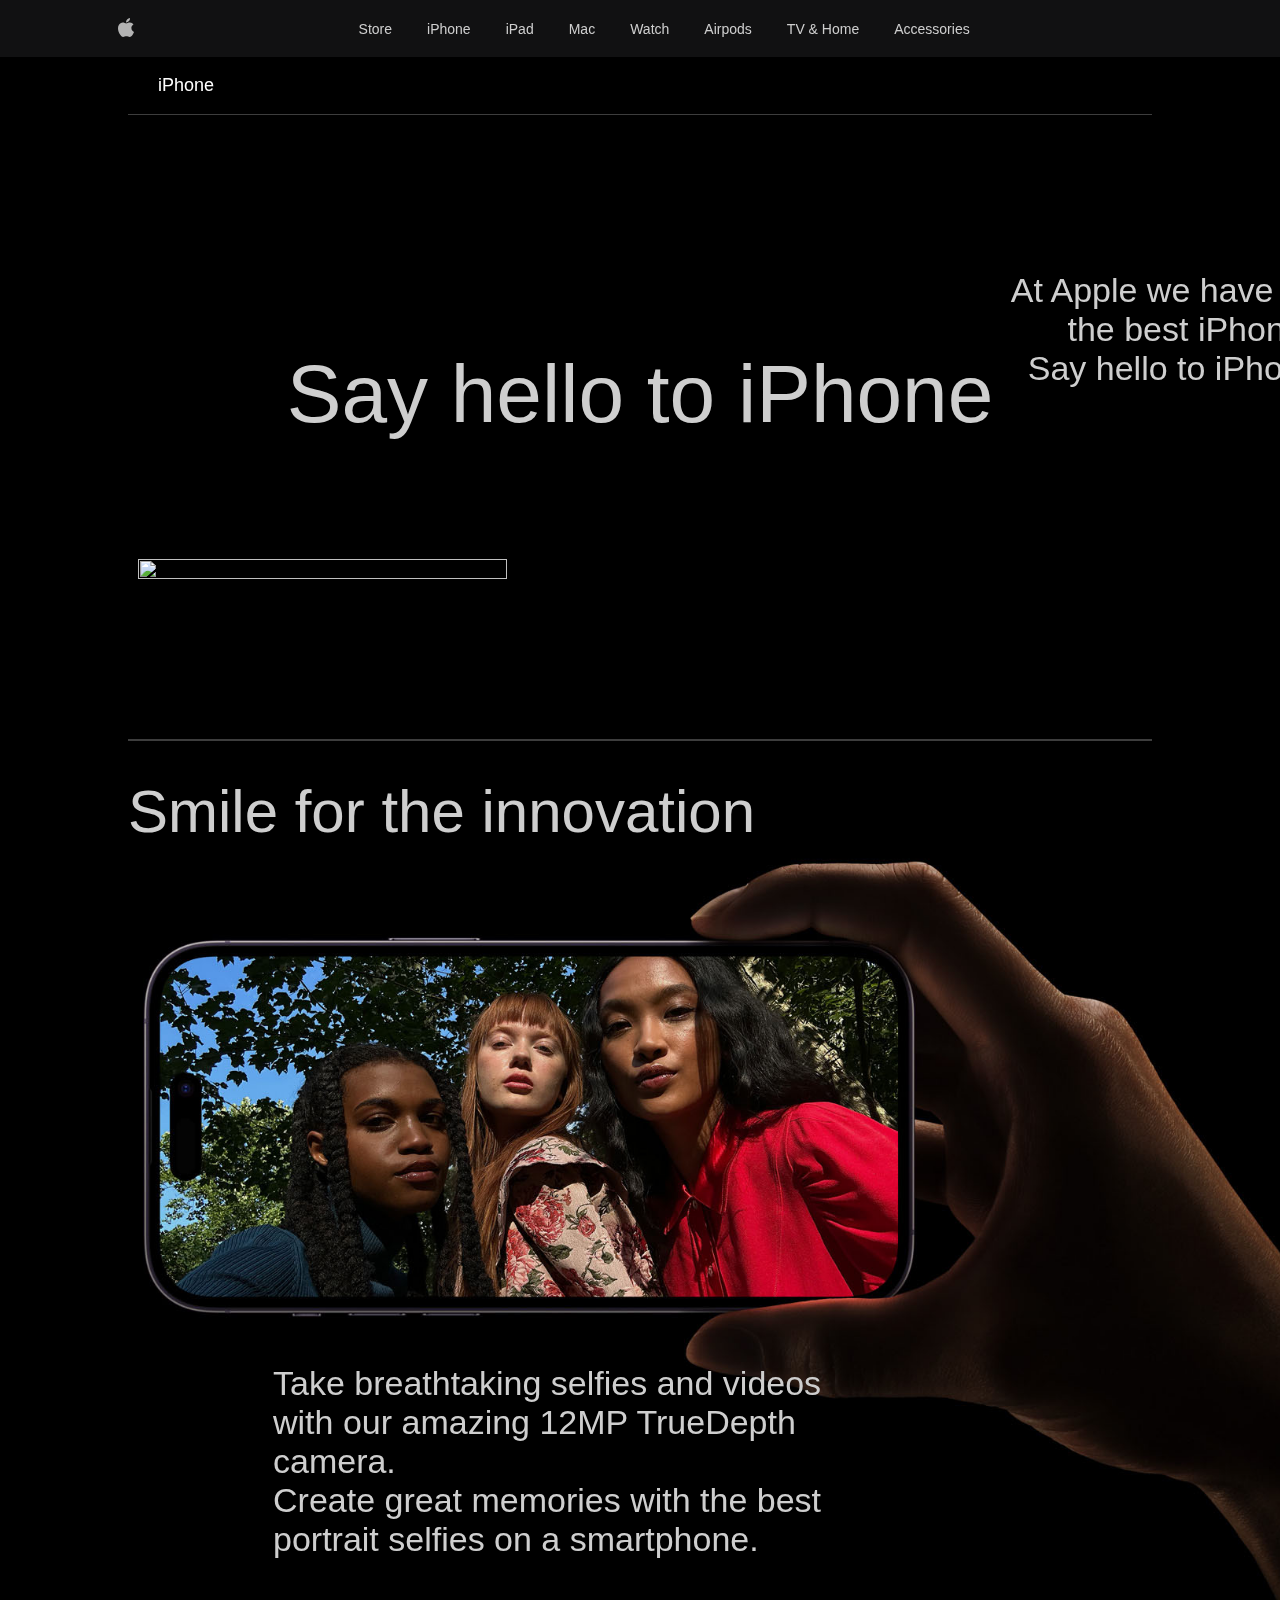
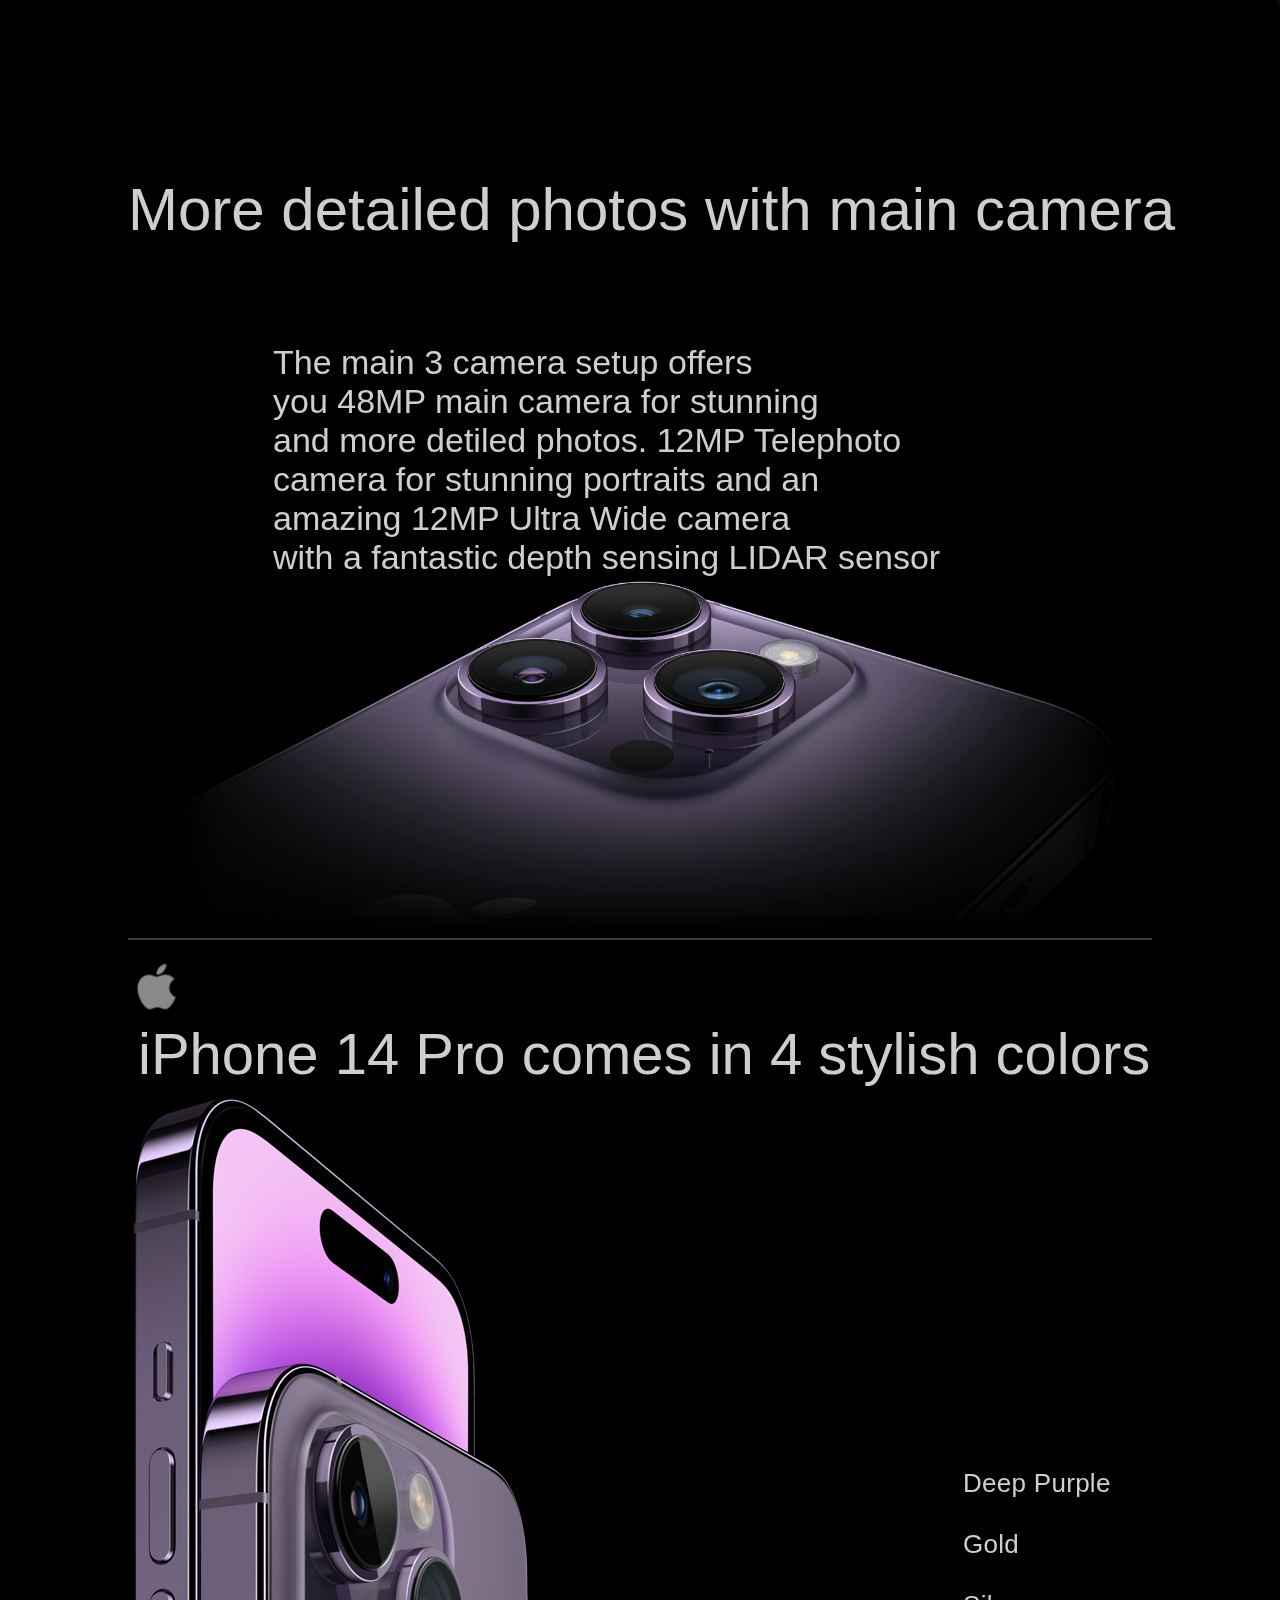
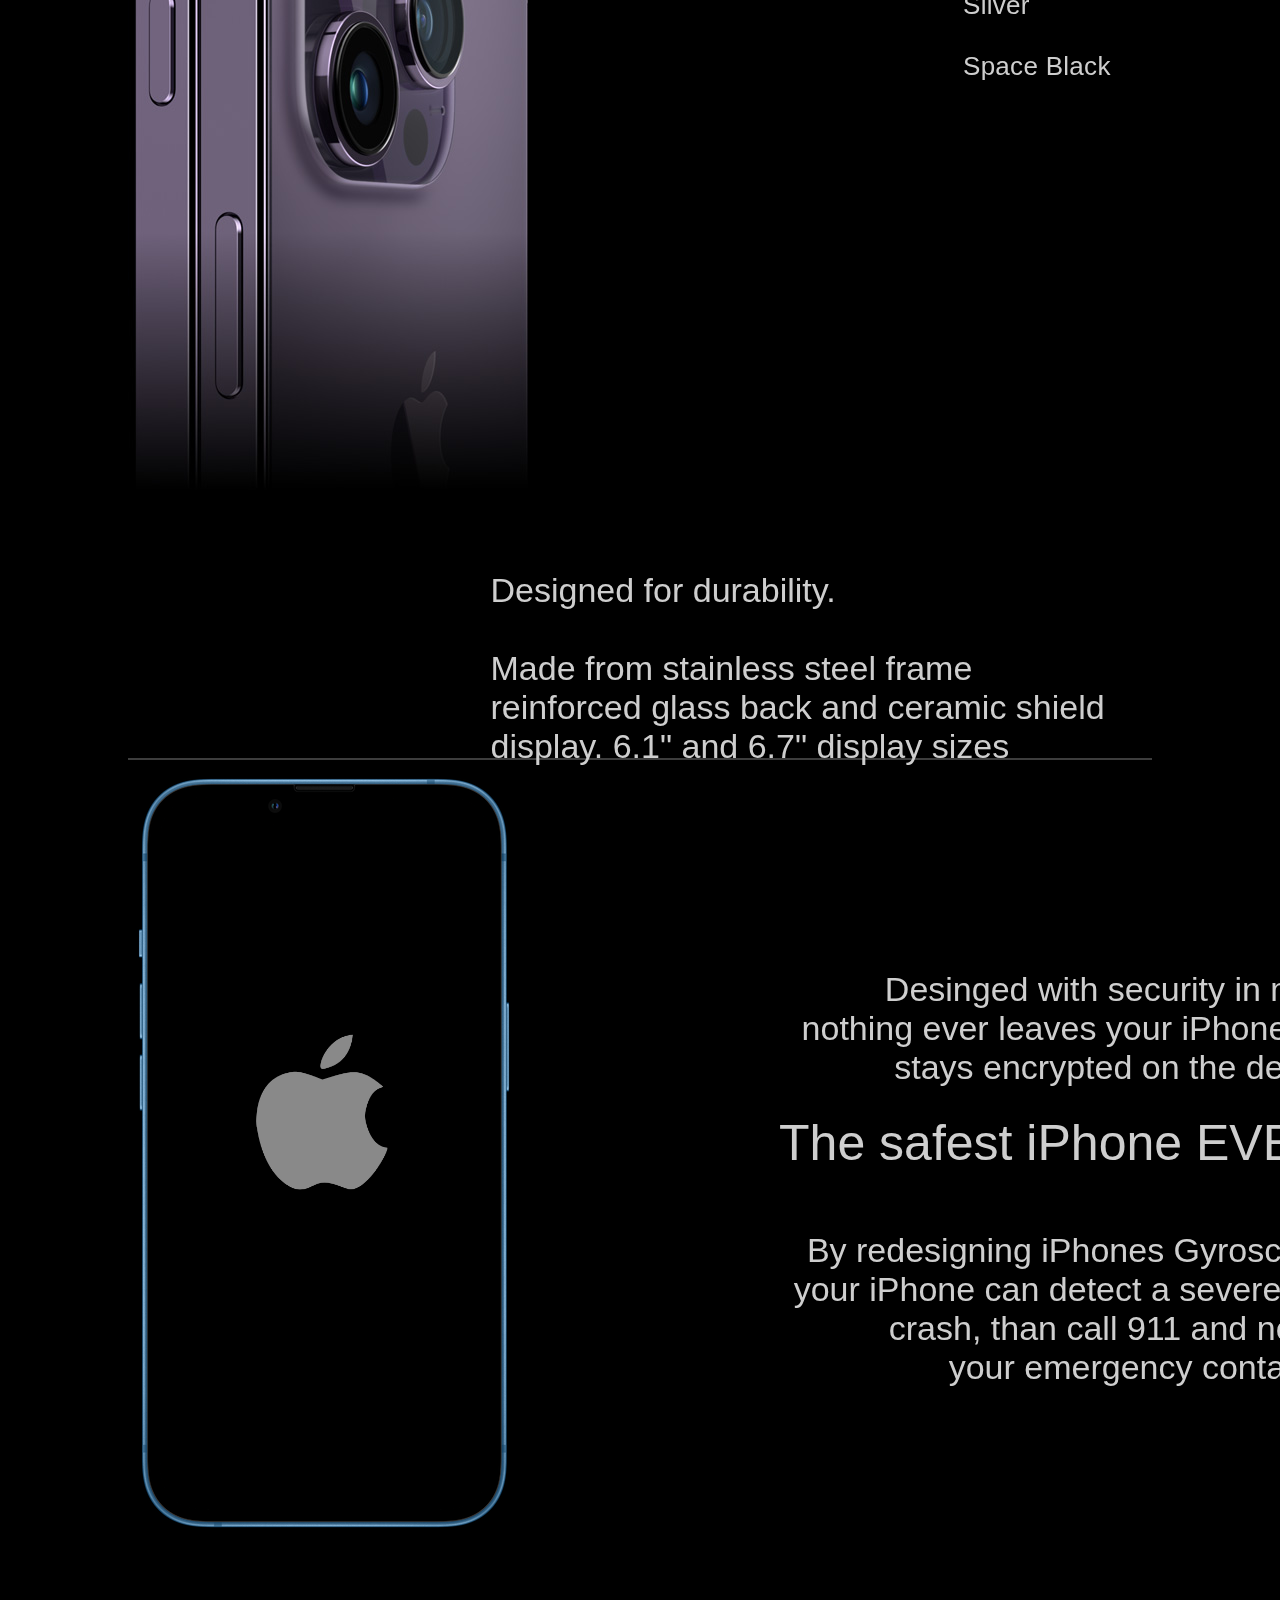
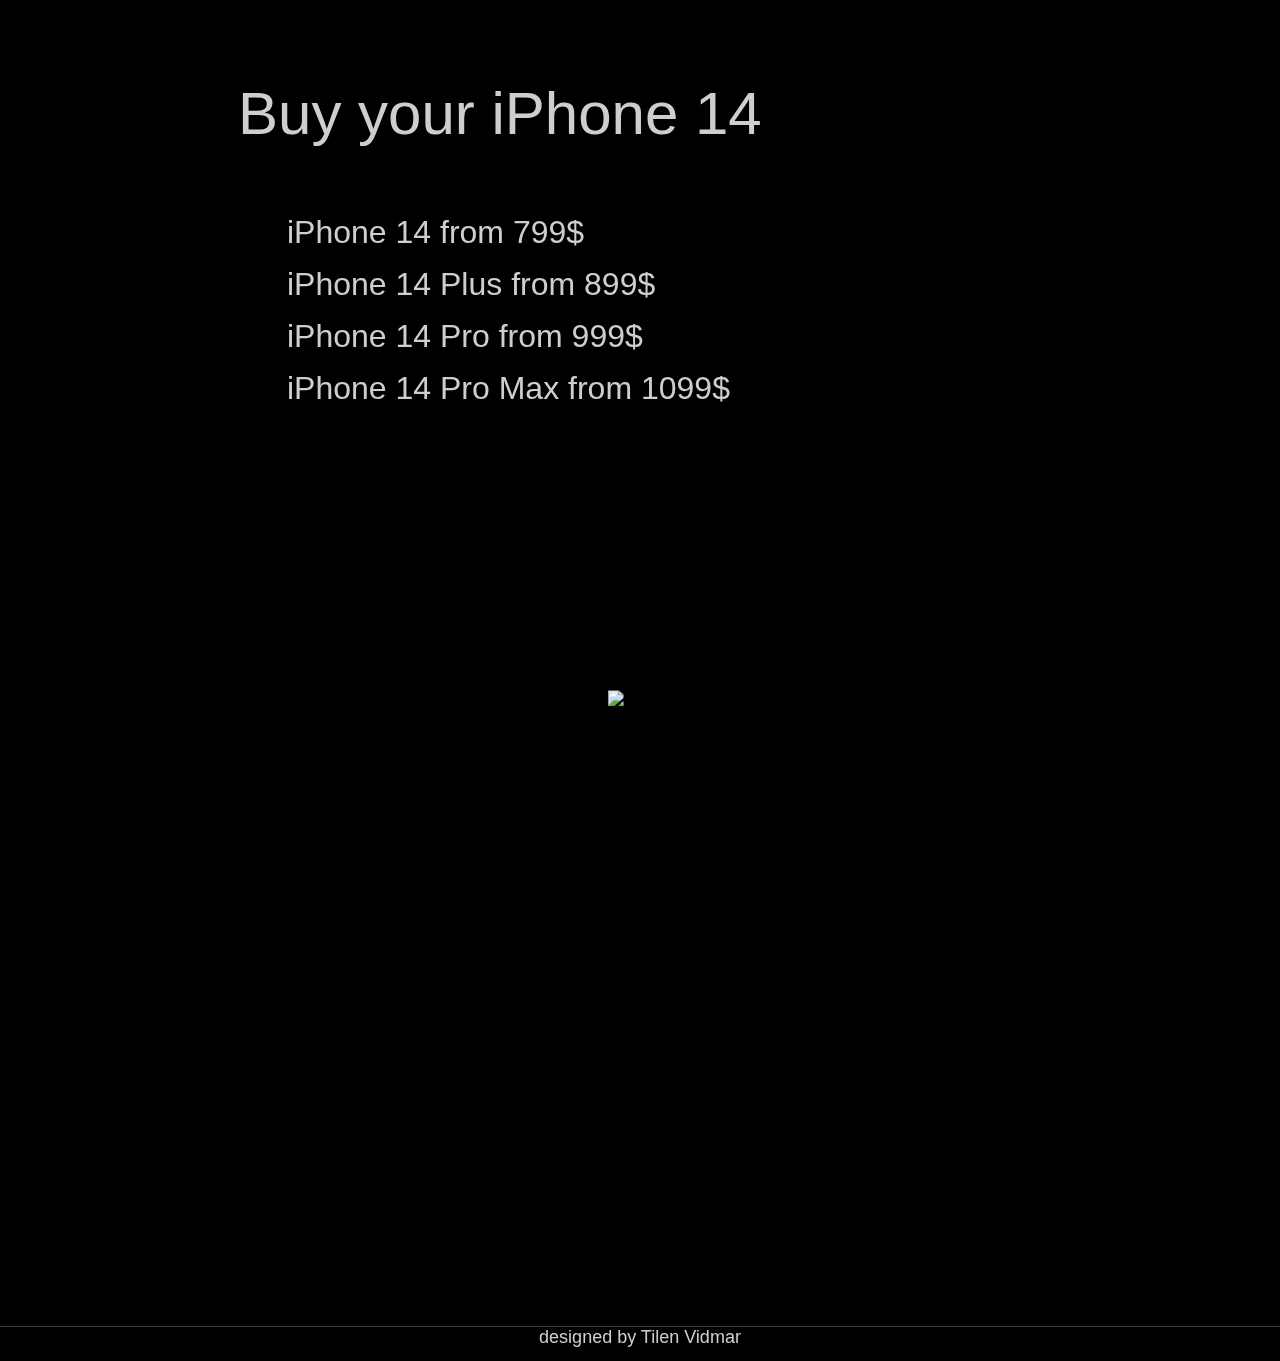
==== commit 8bc96542: "Update index.html" ====
--- a/index.html
+++ b/index.html
@@ -34,14 +34,13 @@
         </ul>
       </div>
   <div id="BodyA">
-  	<video id="iPhone14Pro" autoplay controls>
+  	<video id="iPhone14Pro" autoplay muted controls>
   		<source src="img/vid2.0.mp4" type="video/mp4" width="1024px" height="1080px">
   	</video>
   	<script>
-  		var video = document.getElementById("iPhone14Pro");
-      video.onplay = function() {
-      video.controls = false; 
-       };
+  		document.getElementById("iPhone14Pro").play;
+  		document.getElementById("iPhone14Pro").controls = false; 
+       
   	</script>
   	<p id="lla">Say hello to iPhone</p>
   	<div id="frame1">
@@ -158,4 +157,4 @@
   	designed by Tilen Vidmar 
   </div>
 </body>
-</html>+</html>
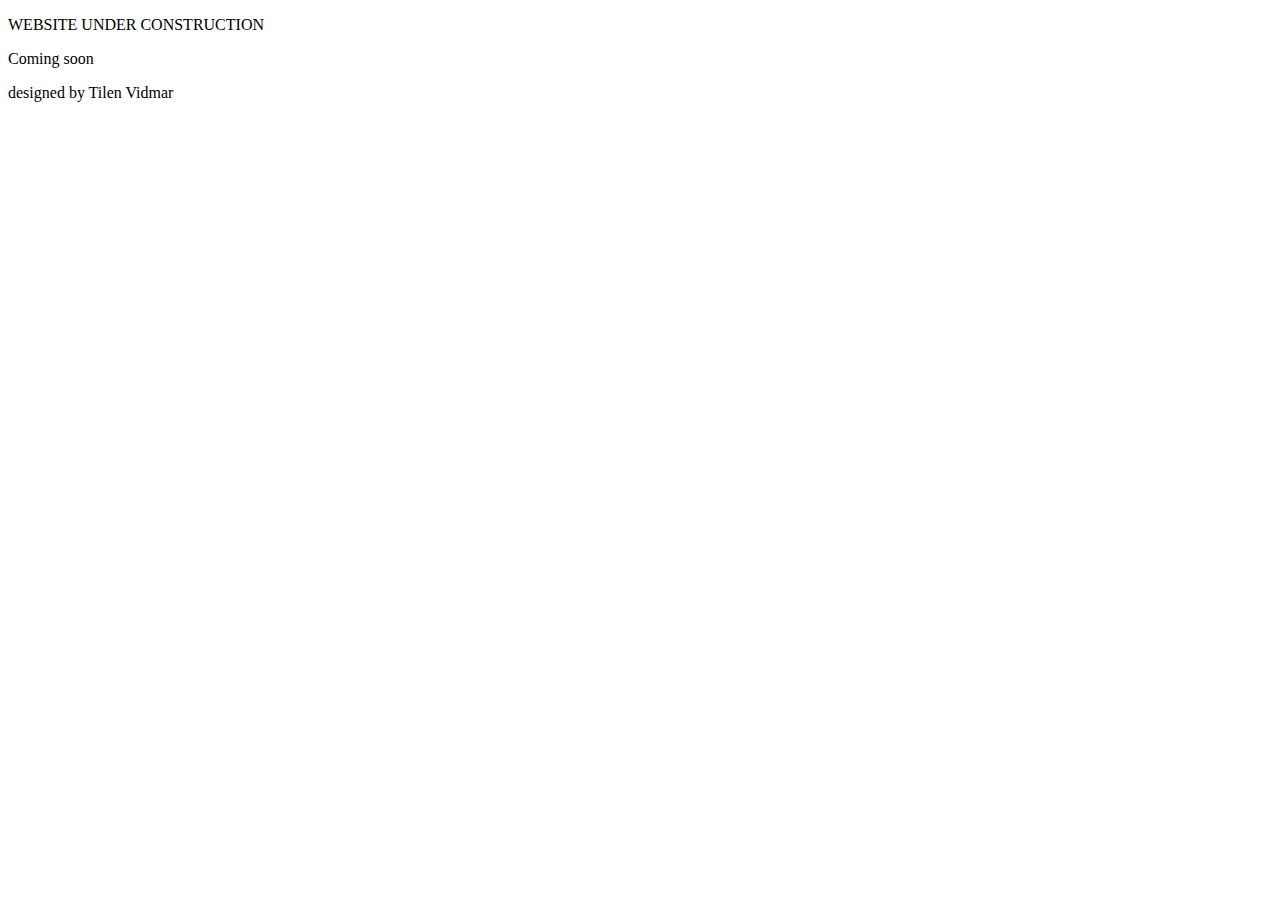
==== commit bd01c001: "Update index.html" ====
--- a/index.html
+++ b/index.html
@@ -1,157 +1,11 @@
 <!DOCTYPE html>
 <html>
 <head>
-	<meta charset="utf-8">
-	<meta name="viewport" content="width=device-width, initial-scale=1">
-	<title>Apple</title>
-	<link rel="icon" type="image/x-icon" href="img/favicon5.ico">
-	<link rel="stylesheet" href="css/style.css">
-	<link rel="stylesheet" href="https://cdnjs.cloudflare.com/ajax/libs/animate.css/4.1.1/animate.min.css" integrity="sha512-c42qTSw/wPZ3/5LBzD+Bw5f7bSF2oxou6wEb+I/lqeaKV5FDIfMvvRp772y4jcJLKuGUOpbJMdg/BTl50fJYAw==" crossorigin="anonymous" referrerpolicy="no-referrer" />
+	<title>Tilen Vidmar</title>
 </head>
 <body>
-  <div id="Head">
-  		<div id="menua">
-        <img id="logo" src="img/logotip.svg">
-        <ul style="top: 10px;">
-          <li><a href="https://www.apple.com/store" target="_blank" style="font-size:14px;">Store</a></li>
-          <li><a href="https://www.apple.com/iphone/" target="_blank" style="font-size:14px;">iPhone</a></li>          
-          <li><a href="https://www.apple.com/ipad/" target="_blank" style="font-size:14px;">iPad</a></li>
-          <li><a href="https://www.apple.com/mac/" target="_blank" style="font-size:14px;">Mac</a></li>
-          <li><a href="https://www.apple.com/watch/" target="_blank" style="font-size:14px;">Watch</a></li>
-          <li><a href="https://www.apple.com/airpods/" target="_blank" style="font-size:14px;">Airpods</a></li>
-          <li><a href="https://www.apple.com/tv-home/" target="_blank" style="font-size:14px;">TV & Home</a></li>
-          <li><a href="https://www.apple.com/shop/accessories/all" target="_blank" style="font-size:14px;">Accessories</a></li>
-        </ul>
-      </div>
-    </div>
-      <div class="wrappedContent">
-  		<div id="menub">
-        <ul>
-          <li>iPhone</li>
-        </ul>
-        <ul>
-          <li></li>
-        </ul>
-      </div>
-  <div id="BodyA">
-  	<video id="iPhone14Pro" autoplay muted controls>
-  		<source src="img/vid2.0.mp4" type="video/mp4" width="1024px" height="1080px">
-  	</video>
-  	<script>
-  		document.getElementById("iPhone14Pro").play;
-  		document.getElementById("iPhone14Pro").controls = false; 
-       
-  	</script>
-  	<p id="lla">Say hello to iPhone</p>
-  	<div id="frame1">
-  		<p></p>
-  	</div>
-  	<br>
-  	<br>
-  	<div id="parBody" style="width: 100%;">
-  		<div><img src="img/BodyiPhone.jpg" style=" padding-left: 10px; width:60%; height:60%;"></div>
-  	   <div class="textDes" style="transform: translate(210%,-200%); text-align:right; width: 400px;">
-  	   	At Apple we have made<br> 
-  	   	the best iPhone yet.<br>
-        Say hello to iPhone 14 Pro! 
-  	   </div>
-  </div>
-  <br>
-  <br>
-  <div class="outerText">Smile for the innovation</div>
-  <div id="selfieBody">
-  	  <div class="pSelfiePic"><img src="img/SelfieFuture.jpg" style="width: 150%; height: 100%; padding-left:15px;"></div>
-  	  	<div class="textDes" style="transform:translate(20%,-150%);">
-  	  		Take breathtaking selfies and videos<br>
-  	  		with our amazing 12MP TrueDepth<br>
-  	  		camera.<br>
-  	  		Create great memories with the best<br>
-  	  		portrait selfies on a smartphone.<br>
-  	  </div>
-  	  <div class="outerText" style="transform: translate(0%, -110%);">More detailed photos with main camera
-  	</div>
-	    <div class="textDes" style="transform:translate(20%,10%);">
-  	  The main 3 camera setup offers <br>
-			you 48MP main camera for stunning<br>
-			and more detiled photos. 12MP Telephoto<br> 
-			camera for stunning portraits and an<br>
-			amazing 12MP Ultra Wide camera<br>
-			with a fantastic depth sensing LIDAR sensor
-  	  </div>
-	  <div class="pSelfiePic"><img src="img/snapshot.jpg" style="width: 100%; height: 100%; padding-top:-10px;"></div>
-	</div>
-    <br>
-  	   	<div id="ColorsOfPhones">
-  	   		<div style="display: inline-block; height:60px;"><img src="img/jabuka.png" style="width:58px; height:58px;"><div style="display: inline-block; font-size: 58px; height:100%; padding-left: 10px; top: ;">iPhone 14 Pro comes in 4 stylish colors</div></div>
-  	      <br>
-  	      <br>
-  	   		<img id="imageShow" src="img/CdeepPurple.jpg">
-  	   		<div class="colorSelect" style="transform:translate(400%,-250%);">
-					<ul>
-						<li><a id="DeepP" onclick="document.getElementById('imageShow').src='img/CdeepPurple.jpg';">Deep Purple</a></li>
-						<li><a id="Gold" onclick="document.getElementById('imageShow').src='img/Cgold.jpg';">Gold</a></li>
-						<li><a id="Silver" onclick="document.getElementById('imageShow').src='img/Csilver.jpg';">Silver</a></li>
-						<li><a id="Black" onclick="document.getElementById('imageShow').src='img/CspaceBlack.jpg';">Space Black</a></li>
-					</ul>
-					
-				</div>
-				<br>
-				<div class="textDes" style="transform:translate(50%,-125%);">Designed for durability.<br><br>
-				Made from stainless steel frame<br>
-				reinforced glass back and ceramic shield<br>
-				display. 6.1" and 6.7" display sizes
-				</div>
-		</div>
-	</div>
-  <br>
-    <div style="height:2130px; width: 100%;">
-    	<img src="img/telefonB.png" style="padding-left: 10px;">
-  		<div class="textDes" style=" width:570px; text-align:right; transform: translate(115%,-480%);">
-				Desinged with security in mind,<br>
-				nothing ever leaves your iPhone and<br>
-				stays encrypted on the device.
-			  </div>
-			  <div style="text-align:right; width:580px; font-size:50px; height:50px; transform: translate(110%, -1070%);">
-  			The safest iPhone EVER!
-			  </div>
-			  <div class="textDes" style="text-align: right; width:550px; transform: translate(120%, -300%);">
-  			By redesigning iPhones Gyroscope<br>
-  			your iPhone can detect a severe car<br>
-  			crash, than call 911 and notify<br>
-  			your emergency contacts.
-			  </div>
-			<canvas id="BezierLogo" width = "300" height = "320">
-				  <script>
-				  	var c = document.getElementById("BezierLogo");
-				    var ctx = c.getContext("2d");  
-						  ctx.beginPath();
-						  ctx.moveTo(131, 76);
-					  	ctx.bezierCurveTo(168, 70, 186, 44, 189, 9);
-					  	ctx.bezierCurveTo(139, 13, 121, 74, 131, 75);
-					  	ctx.moveTo(132, 96);
-					  	ctx.bezierCurveTo(188, 77, 204, 73, 244, 108);
-					  	ctx.bezierCurveTo(253, 116, 221, 101, 212, 165);
-					  	ctx.bezierCurveTo(211, 172, 220, 225, 253, 228);
-					  	ctx.bezierCurveTo(260, 229, 218, 311, 184, 309);
-					  	ctx.bezierCurveTo(177, 309, 153, 296, 136, 296);
-					  	ctx.bezierCurveTo(115, 296, 106, 314, 81, 308);
-					  	ctx.bezierCurveTo(74, 306, 24, 288, 9, 189);
-					  	ctx.bezierCurveTo(7, 174, 4, 91, 76, 81);
-					  	ctx.bezierCurveTo(85, 80, 95, 80, 137, 98);
-					  	ctx.fillStyle="#898989";
-					  	ctx.fill();
-				  </script>
-			</canvas>
-  				<div><div style="transform: translate(10%,-500%); width: 550px; width: 1100px;  
-	font-size: 60px;">Buy your iPhone 14</div>
-  				<ul style="transform: translate(30%,-150%); width:450px; height:;">
-  					<li style="display: block; text-align: left; padding: 15px 0px 0px 0px; font-size: 32px; font-weight: 400; color:#CECECE;">iPhone 14 from 799$</li>
-  					<li style="display: block; text-align: left; padding: 15px 0px 0px 0px; font-size: 32px; font-weight: 400; color:#CECECE;">iPhone 14 Plus from 899$</li>
-  					<li style="display: block; text-align: left; padding: 15px 0px 0px 0px; font-size: 32px; font-weight: 400; color:#CECECE;">iPhone 14 Pro from 999$</li>
-  					<li style="display: block; text-align: left; padding: 15px 0px 0px 0px; font-size: 32px; font-weight: 400; color:#CECECE;">iPhone 14 Pro Max from 1099$</li>
-  				</ul><img src="img/largeGphoto.jpg" style="transform:translate(-1%,-30%); width:105%;"></div>
-    </div>
-  		<br>
+	<p>WEBSITE UNDER CONSTRUCTION</p>
+	<p>Coming soon</p>
   </div>
   <div id="Foot">
   	designed by Tilen Vidmar 
